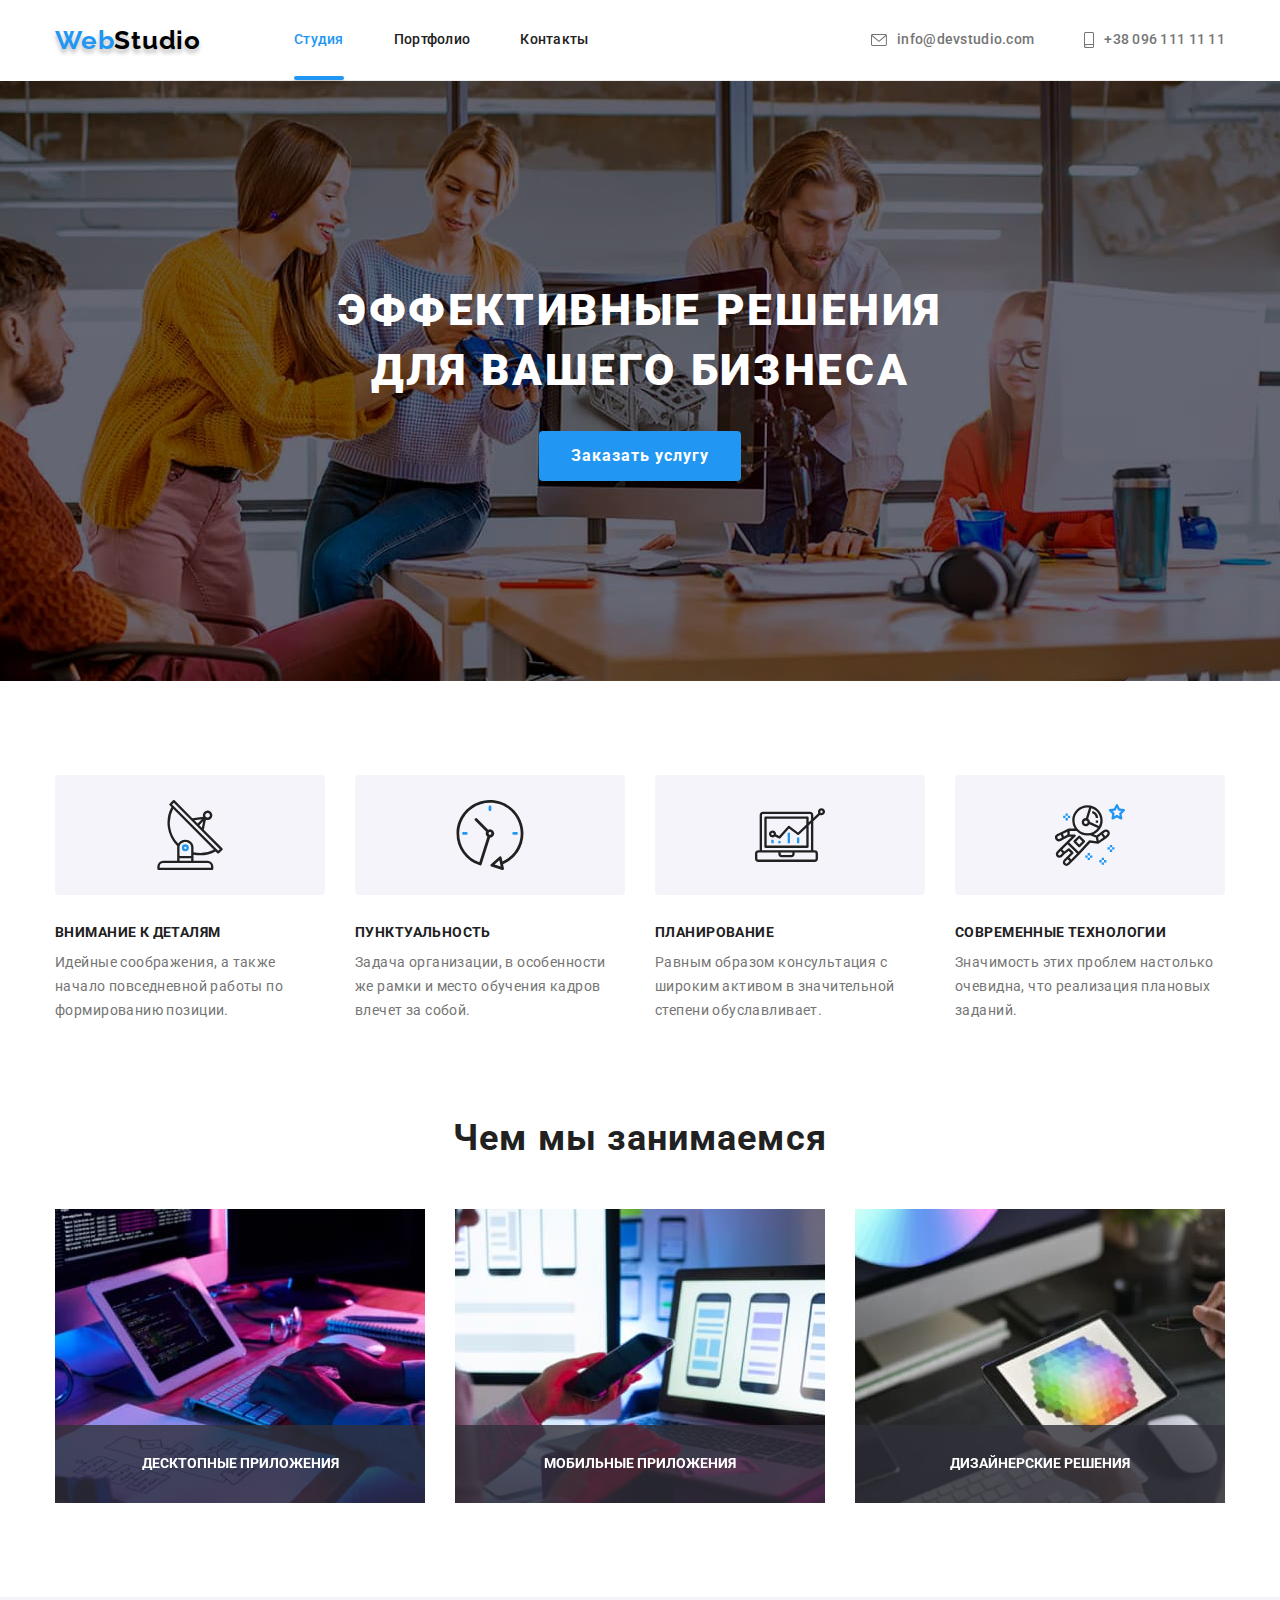
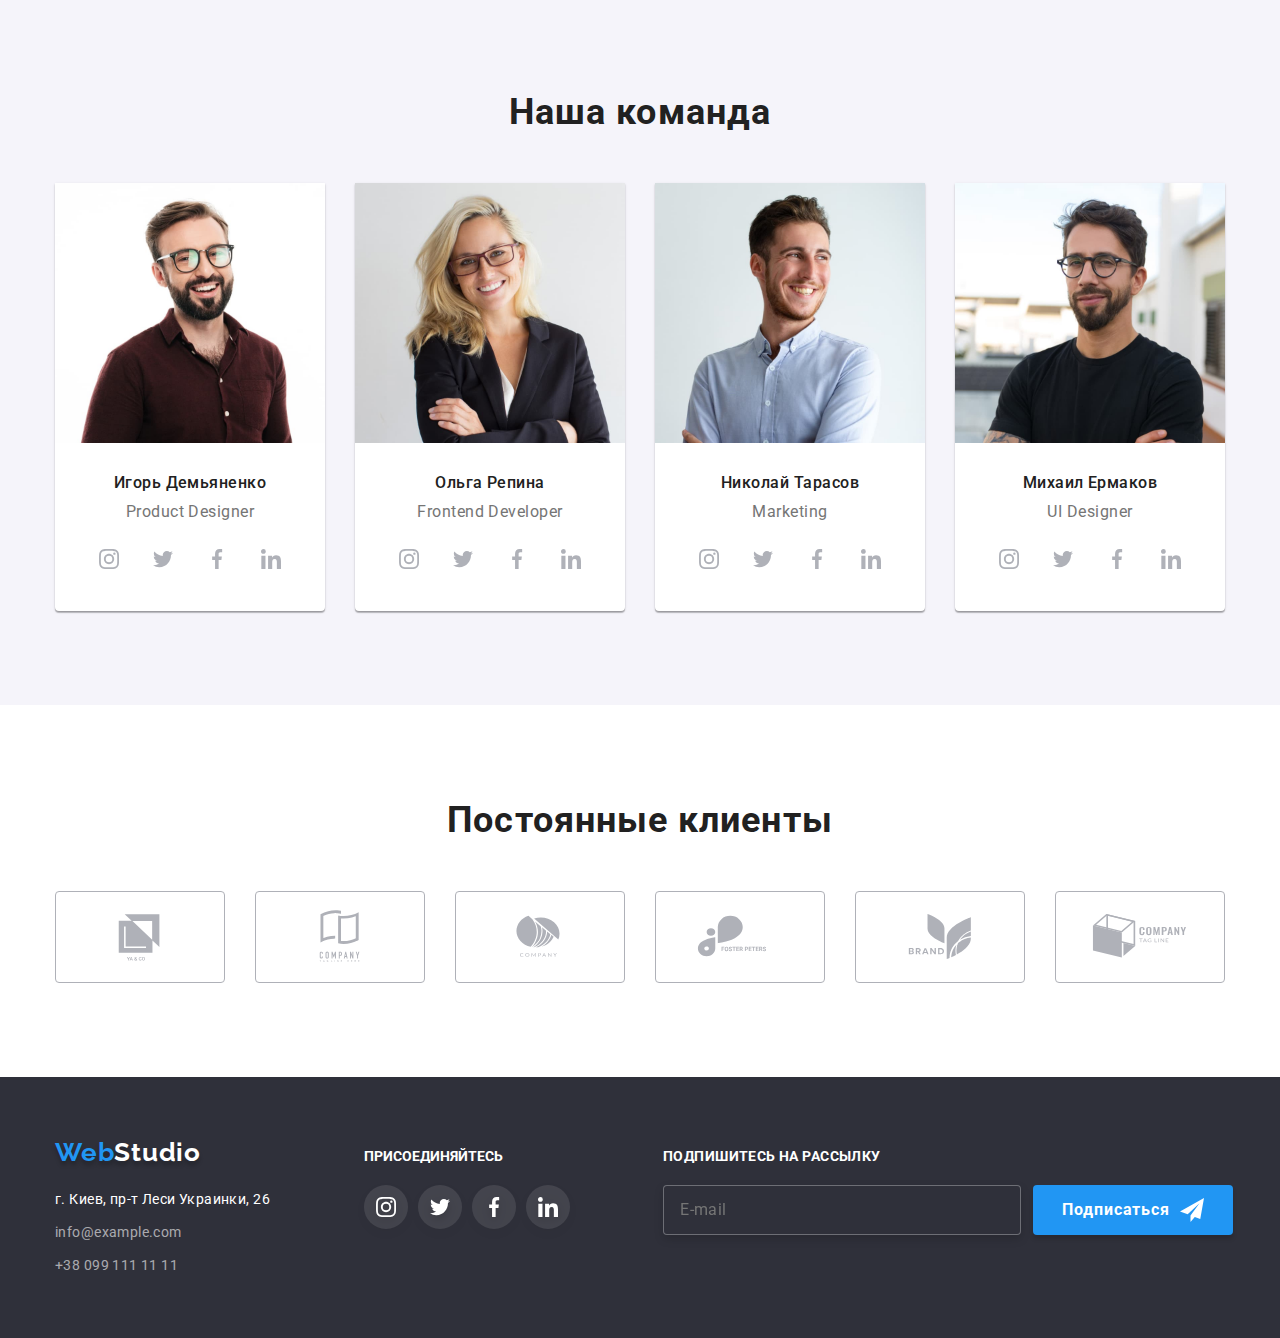
==== index.html @ 1b5d1bd7 "Initial commit" ====
<!DOCTYPE html>
<html lang="ru">
	<head>
		<meta charset="UTF-8" />
		<meta http-equiv="X-UA-Compatible" content="IE=edge" />
		<meta name="viewport" content="width=device-width, initial-scale=1.0" />
		<title>WebStudio</title>
		<!-- fonts-start-->
		<link rel="preconnect" href="https://fonts.googleapis.com" />
		<link rel="preconnect" href="https://fonts.gstatic.com" crossorigin />
		<link
			href="https://fonts.googleapis.com/css2?family=Raleway:wght@700&family=Roboto:wght@400;500;700;900&display=swap"
			rel="stylesheet"
		/>
		<!-- fonts-end-->
		<!-- normalize -->
		<link
			rel="stylesheet"
			href="https://cdnjs.cloudflare.com/ajax/libs/modern-normalize/1.1.0/modern-normalize.min.css"
		/>
		<!-- costum-styles-start -->
		<link rel="stylesheet" href="./css/styles.css" />
		<!-- costum-styles-end -->
	</head>
	<body>
		<!-- header-->
		<header>
			<div class="container header-container">
				<a class="header-logo" href="./index.html" lang="en">
					Web
					<span class="logo">Studio</span>
				</a>
				<nav class="header-nav">
					<ul class="header list">
						<li class="header-list">
							<a class="header-link link current" href="./index.html">Студия</a>
						</li>
						<li class="header-list">
							<a class="header-link link" href="./portfolio.html">Портфолио</a>
						</li>
						<li class="header-list">
							<a class="header-link link" href="">Контакты</a>
						</li>
					</ul>
				</nav>

				<!--contact-->
				<ul class="list">
					<li class="contact-item">
						<a class="contact-link link" href="mailto:info@devstudio.com">
							<svg class="link-icon" width="16" height="12">
								<use href="./images/icons.svg#icon-envelope"></use>
							</svg>
							info@devstudio.com
						</a>
					</li>
					<li class="contact-item">
						<a class="contact-link link" href="tel:+380961111111">
							<svg class="link-icon" width="10" height="16">
								<use href="./images/icons.svg#icon-smartphone"></use>
							</svg>
							+38 096 111 11 11
						</a>
					</li>
				</ul>
			</div>
		</header>

		<main>
			<!-- hero -->
			<section class="hero">
				<div class="hero-img">
					<div class="container">
						<h1 class="headline">Эффективные решения для вашего бизнеса</h1>
						<button class="button-hero" type="button" data-modal-open>Заказать услугу</button>
					</div>
					<div class="backdrop is-hidden" data-modal>
						<div class="modal">
							<button class="close-button" data-modal-close>
								<svg width="18px" height="18px">
									<use href="./images/icons.svg#icon-close"></use>
								</svg>
							</button>
							<div class="modal-box">
								<strong class="modal-title">Оставьте свои данные, мы вам перезвоним</strong>
								<form class="modal-form">
									<label class="modal-label-box">
										<span class="modal-label">Имя</span>
										<input type="text" name="name" class="modal-field" />
										<svg class="modal-icon" width="18" height="18">
											<use href="./images/icons.svg#icon-person-black"></use>
										</svg>
									</label>
									<label class="modal-label-box">
										<span class="modal-label">Телефон</span>
										<input type="text" name="tel" class="modal-field" />
										<svg class="modal-icon" width="18" height="18">
											<use href="./images/icons.svg#icon-phone-black"></use>
										</svg>
									</label>

									<label class="modal-label-box">
										<span class="modal-label">Почта</span>
										<input type="text" name="mail" class="modal-field" />
										<svg class="modal-icon" width="18" height="18">
											<use href="./images/icons.svg#icon-email-black"></use>
										</svg>
									</label>

									<label class="modal-label-box">
										<span class="modal-label">Комментарий</span>
										<textarea name="textarea" placeholder="Введите текст" class="modal-comment"></textarea>
									</label>

									<label class="checkbox">
										<input class="checkbox-input visually-hidden" type="checkbox" name="checkbox" value="accept" />
										<svg width="11" height="8" class="checkbox-icon">
											<use href="./images/icons.svg#icon-check"></use>
										</svg>
										Соглашаюсь с рассылкой и принимаю&nbsp;
										<a href="#">Условия договора</a>
									</label>
									<button class="modal-btn">Отправить</button>
								</form>
							</div>
						</div>
					</div>
				</div>
			</section>

			<!-- peculiarities -->
			<section class="padding">
				<div class="container container-peculiarities">
					<h2 hidden>Особенности нашей компании</h2>
					<ul class="peculiarities list">
						<li class="item">
							<div class="peculiarities-bgr-icon">
								<svg class="peculiarities-icon" width="70" height="70">
									<use href="./images/icons.svg#icon-antenna"></use>
								</svg>
							</div>
							<h3 class="peculiarities-title">Внимание к деталям</h3>
							<p class="peculiarities-txt">
								Идейные соображения, а также начало повседневной работы по формированию позиции.
							</p>
						</li>
						<li class="item">
							<div class="peculiarities-bgr-icon">
								<svg class="peculiarities-icon" width="70" height="70">
									<use href="./images/icons.svg#icon-clock"></use>
								</svg>
							</div>
							<h3 class="peculiarities-title">Пунктуальность</h3>
							<p class="peculiarities-txt">
								Задача организации, в особенности же рамки и место обучения кадров влечет за собой.
							</p>
						</li>
						<li class="item">
							<div class="peculiarities-bgr-icon">
								<svg class="peculiarities-icon" width="70" height="70">
									<use href="./images/icons.svg#icon-diagram"></use>
								</svg>
							</div>
							<h3 class="peculiarities-title">Планирование</h3>
							<p class="peculiarities-txt">
								Равным образом консультация с широким активом в значительной степени обуславливает.
							</p>
						</li>
						<li class="item">
							<div class="peculiarities-bgr-icon">
								<svg class="peculiarities-icon" width="70" height="70">
									<use href="./images/icons.svg#icon-astronaut"></use>
								</svg>
							</div>
							<h3 class="peculiarities-title">Современные технологии</h3>
							<p class="peculiarities-txt">
								Значимость этих проблем настолько очевидна, что реализация плановых заданий.
							</p>
						</li>
					</ul>
				</div>
			</section>

			<!-- work -->
			<section class="work">
				<div class="container">
					<h2 class="section-title-txt">Чем мы занимаемся</h2>
					<ul class="list">
						<li class="item">
							<img src="./images/main/box1.jpg" alt="анализируем" width="370" height="294" />
							<p class="work-txt">Десктопные приложения</p>
						</li>
						<li class="item">
							<img src="./images/main/box2.jpg" alt="разрабатываем" width="370" height="294" />
							<p class="work-txt">Мобильные приложения</p>
						</li>
						<li class="item">
							<img src="./images/main/box3.jpg" alt="усовершенствуем" width="370" height="294" />
							<p class="work-txt">Дизайнерские решения</p>
						</li>
					</ul>
				</div>
			</section>

			<!-- team -->
			<section class="team padding">
				<div class="container">
					<h2 class="section-title-txt">Наша команда</h2>
					<ul class="list">
						<li class="team-txt">
							<img class="team-img" src="./images/main/1.jpg" alt="Игорь Демьяненко" width="270" height="260" />
							<div class="txt-pad">
								<h3 class="name-txt">Игорь Демьяненко</h3>
								<p lang="en" class="profession-txt">Product Designer</p>
								<ul class="list">
									<li class="margin-icon">
										<a class="social-icons" href="">
											<svg class="team-icon" width="20px" height="20px">
												<use href="./images/icons.svg#icon-instagram"></use>
											</svg>
										</a>
									</li>
									<li class="margin-icon">
										<a class="social-icons" href="">
											<svg class="team-icon" width="20px" height="20px">
												<use href="./images/icons.svg#icon-twitter"></use>
											</svg>
										</a>
									</li>
									<li class="margin-icon">
										<a class="social-icons" href="">
											<svg class="team-icon" width="20px" height="20px">
												<use href="./images/icons.svg#icon-facebook"></use>
											</svg>
										</a>
									</li>
									<li class="margin-icon">
										<a class="social-icons" href="">
											<svg class="team-icon" width="20px" height="20px">
												<use href="./images/icons.svg#icon-linkedin"></use>
											</svg>
										</a>
									</li>
								</ul>
							</div>
						</li>
						<li class="team-txt">
							<img class="team-img" src="./images/main/2.jpg" alt="Ольга Репина" width="270" height="260" />
							<div class="txt-pad">
								<h3 class="name-txt">Ольга Репина</h3>
								<p lang="en" class="profession-txt">Frontend Developer</p>
								<ul class="list">
									<li class="margin-icon">
										<a class="social-icons" href="">
											<svg class="team-icon" width="20px" height="20px">
												<use href="./images/icons.svg#icon-instagram"></use>
											</svg>
										</a>
									</li>
									<li class="margin-icon">
										<a class="social-icons" href="">
											<svg class="team-icon" width="20px" height="20px">
												<use href="./images/icons.svg#icon-twitter"></use>
											</svg>
										</a>
									</li>
									<li class="margin-icon">
										<a class="social-icons" href="">
											<svg class="team-icon" width="20px" height="20px">
												<use href="./images/icons.svg#icon-facebook"></use>
											</svg>
										</a>
									</li>
									<li class="margin-icon">
										<a class="social-icons" href="">
											<svg class="team-icon" width="20px" height="20px">
												<use href="./images/icons.svg#icon-linkedin"></use>
											</svg>
										</a>
									</li>
								</ul>
							</div>
						</li>
						<li class="team-txt">
							<img class="team-img" src="./images/main/3.jpg" alt="Николай Тарасов" width="270" height="260" />
							<div class="txt-pad">
								<h3 class="name-txt">Николай Тарасов</h3>
								<p lang="en" class="profession-txt">Marketing</p>
								<ul class="list">
									<li class="margin-icon">
										<a class="social-icons" href="">
											<svg class="team-icon" width="20px" height="20px">
												<use href="./images/icons.svg#icon-instagram"></use>
											</svg>
										</a>
									</li>
									<li class="margin-icon">
										<a class="social-icons" href="">
											<svg class="team-icon" width="20px" height="20px">
												<use href="./images/icons.svg#icon-twitter"></use>
											</svg>
										</a>
									</li>
									<li class="margin-icon">
										<a class="social-icons" href="">
											<svg class="team-icon" width="20px" height="20px">
												<use href="./images/icons.svg#icon-facebook"></use>
											</svg>
										</a>
									</li>
									<li class="margin-icon">
										<a class="social-icons" href="">
											<svg class="team-icon" width="20px" height="20px">
												<use href="./images/icons.svg#icon-linkedin"></use>
											</svg>
										</a>
									</li>
								</ul>
							</div>
						</li>
						<li class="team-txt">
							<img class="team-img" src="./images/main/4.jpg" alt="Михаил Ермаков" width="270" height="260" />
							<div class="txt-pad">
								<h3 class="name-txt">Михаил Ермаков</h3>
								<p lang="en" class="profession-txt">UI Designer</p>
								<ul class="list">
									<li class="margin-icon">
										<a class="social-icons" href="">
											<svg class="team-icon" width="20px" height="20px">
												<use href="./images/icons.svg#icon-instagram"></use>
											</svg>
										</a>
									</li>
									<li class="margin-icon">
										<a class="social-icons" href="">
											<svg class="team-icon" width="20px" height="20px">
												<use href="./images/icons.svg#icon-twitter"></use>
											</svg>
										</a>
									</li>
									<li class="margin-icon">
										<a class="social-icons" href="">
											<svg class="team-icon" width="20px" height="20px">
												<use href="./images/icons.svg#icon-facebook"></use>
											</svg>
										</a>
									</li>
									<li class="margin-icon">
										<a class="social-icons" href="">
											<svg class="team-icon" width="20px" height="20px">
												<use href="./images/icons.svg#icon-linkedin"></use>
											</svg>
										</a>
									</li>
								</ul>
							</div>
						</li>
					</ul>
				</div>
			</section>
			<!-- clients -->
			<section class="padding">
				<div class="container">
					<h2 class="section-title-txt">Постоянные клиенты</h2>
					<ul class="list client">
						<li class="client-list">
							<a class="client-link" href="">
								<svg width="106" height="60">
									<use class="client-group" href="./images/icons.svg#icon-group-1"></use>
								</svg>
							</a>
						</li>
						<li class="client-list">
							<a class="client-link" href="">
								<svg width="106" height="60">
									<use href="./images/icons.svg#icon-group-2"></use>
								</svg>
							</a>
						</li>
						<li class="client-list">
							<a class="client-link" href="">
								<svg width="106" height="60">
									<use href="./images/icons.svg#icon-group-3"></use>
								</svg>
							</a>
						</li>
						<li class="client-list">
							<a class="client-link" href="">
								<svg width="106" height="60">
									<use href="./images/icons.svg#icon-group-4"></use>
								</svg>
							</a>
						</li>
						<li class="client-list">
							<a class="client-link" href="">
								<svg width="106" height="60">
									<use href="./images/icons.svg#icon-group-5"></use>
								</svg>
							</a>
						</li>
						<li class="client-list">
							<a class="client-link" href="">
								<svg width="106" height="60">
									<use href="./images/icons.svg#icon-group-6"></use>
								</svg>
							</a>
						</li>
					</ul>
				</div>
			</section>
		</main>

		<!--footer-->
		<footer class="footer">
			<div class="container">
				<div>
					<a class="header-logo" href="./index.html" lang="en">
						Web
						<span class="footer-logo">Studio</span>
					</a>
					<h2 hidden>Контакты</h2>
					<address>
						<ul class="list">
							<li>
								<a
									class="footer-address link"
									href="https://goo.gl/maps/wxkbb35VSYqCrP139"
									target="_blank"
									rel="noopener noreferrer"
								>
									г. Киев, пр-т Леси Украинки, 26
								</a>
							</li>
							<li><a class="footer-contact link" href="mailto:info@example.com">info@example.com</a></li>
							<li><a class="footer-contact link" href="tel:+380991111111">+38 099 111 11 11</a></li>
						</ul>
					</address>
				</div>
				<div class="social-network">
					<p class="social-p">присоединяйтесь</p>
					<ul class="list">
						<li class="margin-icon-footer">
							<a class="social-icon" href="">
								<svg class="icon" width="20px" height="20px">
									<use href="./images/icons.svg#icon-instagram"></use>
								</svg>
							</a>
						</li>
						<li class="margin-icon-footer">
							<a class="social-icon" href="">
								<svg class="icon" width="20px" height="20px">
									<use href="./images/icons.svg#icon-twitter"></use>
								</svg>
							</a>
						</li>
						<li class="margin-icon-footer">
							<a class="social-icon" href="">
								<svg class="icon" width="20px" height="20px">
									<use href="./images/icons.svg#icon-facebook"></use>
								</svg>
							</a>
						</li>
						<li class="margin-icon-footer">
							<a class="social-icon" href="">
								<svg class="icon" width="20px" height="20px">
									<use href="./images/icons.svg#icon-linkedin"></use>
								</svg>
							</a>
						</li>
					</ul>
				</div>
				<form class="subscript">
					<label class="subscripy-box">
						<span class="subscript-title">Подпишитесь на рассылку</span>
						<input type="email" name="email" placeholder="E-mail" class="footer-mail" />
					</label>
					<button class="subscript-btn" type="submit">
						Подписаться
						<svg width="24" height="24" class="subscript-icon">
							<use href="./images/icons.svg#icon-icon-send"></use>
						</svg>
					</button>
				</form>
			</div>
		</footer>
		<script src="./js/modal.js"></script>
	</body>
</html>
---- css/styles.css ----
:root {

    /* fonts */
--main-font: "Roboto";
--secondery-font:"Raleway";
    /* text-color */
--capital-letters-cl: #212121;
--accent-txt-cl: #757575;
--hover-txt-cl: #2196F3;
--secondary-txt-cl: #ffffff;
/* Icons */
--icon-cl: #AFB1B8;
--icon-bg-cl: #2196F3;
--icon-cl-footer: #ffffff;

--timing-function: cubic-bezier(0.4, 0, 0.2, 1) ;
    /* bg-colors */
--basic-bgc: #2F303A;
--additional-bgc: #188CE8;
    /* others */
}
::before,
::after{
    box-sizing: border-box;
}
body {
font-family: var(--main-font), sans-serif;
font-size: 14px;
line-height: 1.71;
color: var(--accent-txt-cl);
}
/* resets */
h1,h2,h3,h4,h5,p {
    margin: 0px;
}
img{
    display: block;
    max-width: 100%;
    height: auto;

}
/* container */
.container {
    width: 1200px;
    padding-left: 15px;
    padding-right: 15px;
    margin-left: auto;
    margin-right: auto;

}
/* logo-start */
.header-logo,
.logo {
display: flex;

font-family: var(--secondery-font);
font-weight: 700;
font-size: 26px;
line-height: 1.19;
letter-spacing: 0.03em;
color: var(--hover-txt-cl);
list-style: none;
text-decoration: none;
text-shadow: 0px 4px 4px rgba(0, 0, 0, 0.25);
}
.logo{
    font-family: var(--secondery-font), sans-serif;
    color: #000000;
}
.header-logo{
    margin-right: 93px;
}
/* logo-end */

/* common-styles-start */
.link{
    text-decoration: none;
}
.list{
    list-style: none;
    margin: 0px;
    padding: 0px;
}
.padding{
    padding: 94px 0;
}
/* common-styles-end */

/* header section */
.header-container{
    border-bottom:1px solid #ECECEC;
;}
.header-container,
.header-nav>.list,
.header-container>.list{
    display: flex;
    align-items: center;
}
.header-link::after {
    content: "";
    display: block;
    position: absolute;
    width: 100%;
    height: 4px;
    border-radius: 2px;
    left: 0;
    bottom: 0;
    box-shadow: 0px 4px 4px rgba(0, 0, 0, 0.25);

    background-color: var(--hover-txt-cl) ;
    opacity: 0;

}
.header-link.current::after{
    opacity: 1;
}
.header-nav .header-list:last-child{
    margin-right: 0px;
}
.header-list {
    margin-right: 50px;
}

.header-link{
    position: relative;
    display: block;
    padding-top: 32px;
    padding-bottom: 32px;

    font-weight: 500;
    line-height: 1.14;
    letter-spacing: 0.02em;
    color: var(--capital-letters-cl);
    transition: 250ms var(--timing-function);
}

.header-link:hover,
.header-link:focus,
.contact-link:hover,
.contact-link:focus
{
color:  var(--hover-txt-cl);
text-shadow: 0px 4px 4px rgba(0, 0, 0, 0.25);
transition: 250ms var(--timing-function);
}
.link.current{
    color: var(--hover-txt-cl)
}
.header-link,
.button-hero,
.portfolio-button{      
cursor: pointer;
}
/* contact */
.contact-link {
    display:flex;
    align-items: center;
    padding-top: 32px;
    padding-bottom: 32px;

    font-weight: 500;
    line-height: 1.14;
    letter-spacing: 0.02em;
    color: var(--accent-txt-cl);  
    transition: 250ms var(--timing-function);
}
.link-icon {
    margin-right: 10px;
    fill: currentColor;
}

.list .contact-item + .contact-item{
    margin-left: 50px;

}

.header-container>.list{
    margin-left: auto;
    
}


/* hero */

.hero-img{
    max-width: 1600px;
    max-height: 600px;
    margin-left: auto;
    margin-right: auto;
    padding: 200px 0;
    background-image: linear-gradient(
        to right,
        rgba(0, 0, 0, 0.25),
        rgba(0, 0, 0, 0.25)
        ),
        url(../images/hero.jpg);
    background-repeat: no-repeat;
    background-position: center;
    background-size: cover;

    

}

.hero{
    

    color: var(--secondary-txt-cl);
    background-color: var(--basic-bgc);
    text-align: center;
    
}

.headline{
margin: auto;
margin-bottom: 30px;
max-width: 650px;

font-weight: 900;
font-size: 44px;
line-height: 1.36;
letter-spacing: 0.06em;
text-transform: uppercase;

}
/* button */
.button-hero{
    padding: 10px 32px;
    border-radius: 4px;
    border: none;

    font-family: inherit;
    font-weight: 700;
    font-size: 16px;
    line-height: 1.88;
    letter-spacing: 0.06em;
    color: var(--secondary-txt-cl);
    background-color: var(--hover-txt-cl);
    transition: 250ms var(--timing-function);
}
.button-hero:hover,
.button-hero:focus{
background-color: var(--additional-bgc);
transition: 250ms var(--timing-function);
}

.backdrop{
position: fixed;
top: 0;
left: 0;
width: 100%;
height: 100%;
background: rgba(0, 0, 0, 0.2);
opacity: 1;
transition: opacity 250ms var(--timing-function), visibility 250ms var(--timing-function);
}
.backdrop.is-hidden{
opacity: 0;
pointer-events: none;
}
.backdrop.is-hidden .modal {
transform: translate(-50%, -50%) scale(0.9);
}
.modal{
display: flex;
position: absolute;
top: 50%;
left: 50%;
transform: translate(-50%, -50%) scale(1);
transition: transform 250ms var(--timing-function);
width: 528px;
height: 581px;
border-radius: 4px;
background: #FFFFFF;
box-shadow: 0px 1px 3px rgba(0, 0, 0, 0.12), 0px 1px 1px rgba(0, 0, 0, 0.14), 0px 2px 1px rgba(0, 0, 0, 0.2);

}
.close-button{
position: absolute;
top: 0;
right: 0;
display: flex;
justify-content: center;
align-items: center;
width: 30px;
height: 30px;
margin-top: 8px;
margin-right: 8px;
cursor: pointer;
border: 1px solid rgba(0, 0, 0, 0.1);
border-radius: 50%;
background-color: var(--secondary-txt-cl);
}
.close-button:focus,
.close-button:hover{
    fill: var(--icon-bg-cl);
    transition: 250ms var(--timing-function);
}
/* modal box */
.modal-title {
display: block;
margin-bottom: 30px;
font-weight: 700;
font-size: 20px;
line-height: 1.15;
color: var(--capital-letters-cl);
text-align: center;
}


.modal-box {
padding: 40px;
}
.modal-form{
display: flex;
flex-wrap: wrap;
}


.modal-label-box {
position: relative;
}

.modal-field {

display: block;
width: 448px;
height: 40px;
padding-left: 40px;
margin-bottom: 30px;

}

.modal-field,
.modal-comment {
border: 1px solid rgba(33, 33, 33, 0.2);
border-radius: 4px;
outline-width: 0;
transition: border-color 250ms var(--timing-function);
}


.modal-icon {
    position: absolute;
    top: 11px;
    left: 12px;
    --color1: currentColor;
    transition: fill 250ms var(--timing-function);
}

.modal-comment::placeholder {
    font-size: 12px;
    line-height: 1.16;
    letter-spacing: 0.01em;
    color: rgba(117, 117, 117, 0.5);
}

.modal-label-box:focus-within>.modal-icon {

    fill: var(--hover-txt-cl);
    transition: 250ms var(--timing-function);
}

.modal-label-box:focus-within>.modal-field,
.modal-label-box:focus-within>.modal-comment {
    border-color: var(--hover-txt-cl);
    transition: 250ms var(--timing-function);
}
.modal-btn {
    display: block;
    margin-left: auto;
    margin-right: auto;
    padding-top: 10px;
    padding-bottom: 10px;
    width: 200px;
    height: 50px;
    font-weight: 700;
    font-size: 16px;
    line-height: 1.88;
    letter-spacing: 0.06em;
    font-family: inherit;
    color: var(--secondary-txt-cl);
    background-color: var(--hover-txt-cl);
    cursor: pointer;
    border: none;
    border-radius: 4px;
    box-shadow: 0px 4px 4px rgb(0 0 0 / 15%);
    transition: background-color 250ms var(--timing-function);
}
.modal-btn:hover,
.modal-btn:focus {
    background-color: var(--additional-bgc);
    transition: 250ms var(--timing-function);
}

.modal-comment {
    display: block;
    width: 448px;
    height: 120px;
    resize: none;
    padding: 12px 16px;
    margin-bottom: 20px;
    font-size: 12px;
    line-height: 1.16;
    letter-spacing: 0.01em;
}

.checkbox {
    position: relative;
    display: flex;
    align-items: center;
    justify-content: center;
    margin-bottom: 30px;
    line-height: 1.71;
    font-family: var(--main-font), sans-serif;
    font-family: 'Roboto';
        font-style: normal;
        font-weight: 400;
        font-size: 14px;
        line-height: 1.71;
        letter-spacing: 0.03em;
        color:var(--accent-txt-cl) ;
}

.checkbox>a {
    text-underline-offset: 1px;
    color: var(--hover-txt-cl);
}

.checkbox-icon {
display: inline-block;
width: 16px;
height: 15px;
border: 2px solid var(--accent-txt-cl);
border-radius: 2px;
margin-right: 7px;
transition: 250ms var(--timing-function);
}

.checkbox-input:checked+.checkbox-icon {
    border-color: var(--additional-bgc);
    background-color: var(--additional-bgc);
}

.checkbox-input {
    display: block;
    position: relative;
}
.checkbox>svg>use{
    fill: var(--icon-cl-footer);
}

.modal-label {
    position: absolute;
    top: 0;
    left: 0;
    font-size: 12px;
    line-height: 1.16;
    letter-spacing: 0.01em;
    color: var(--accent-txt-cl);
    transform: translateY(-18px);

}
.visually-hidden {
    position: absolute;
    width: 1px;
    height: 1px;
    margin: -1px;
    border: 0;
    padding: 0;
    white-space: nowrap;
    clip-path: inset(100%);
    clip: rect(0 0 0 0);
    overflow: hidden;
}

/* peculiarities */
.peculiarities-bgr-icon{
    width: 270px;
    height: 120px;
    background: #F5F4FA;
    border-radius: 4px;
    display: flex;
    margin-bottom: 30px;
    justify-content: center;
    align-items: center;
}

.peculiarities{
    display: flex;
    justify-content: center;
}

.peculiarities .item:not(:last-child){
    margin-right: 30px;
}
.peculiarities-title{
margin-bottom: 10px;

font-weight: 700;
font-size: 14px;
line-height: 1.14;
letter-spacing: 0.03em;
text-transform: uppercase;
color:var(--capital-letters-cl);

}
.peculiarities-txt{
letter-spacing: 0.03em;
}


/* work */

.work{
    padding-bottom: 94px;
}
.work .list{
    display: flex;
}
.work .item{
width: calc(100%/3-60px);
margin-right: 30px;
position: relative;
}
.work-txt{
position: absolute;
text-align: center;
text-transform: uppercase;
font-weight: 700;
bottom: 0;
width: 100%;
padding: 27px 0;
color: rgba(255, 255, 255, 1);
background: rgba(47, 48, 58, 0.8);
}
.work .item:nth-child(3n){
    margin-right: 0px;
}
.work .section-title-txt{
    margin-bottom: 50px;
}
/* team */
.team{
    background-color: #F5F4FA;
}
.team .list{
    display: flex;
}
.txt-pad>.list{
    justify-content: center;
    margin: 0 32px;
}

.social-icons{
fill: currentColor;
width: 44px;
height: 44px;
border-radius: 50%;
display: inline-flex;
align-items: center;
justify-content: center;
fill: var(--icon-cl);
transition: 250ms var(--timing-function);
}
.social-icons:hover,
.social-icons:focus{
    fill: #FFFFFF;
    background-color: var(--icon-bg-cl);
    transition: 250ms var(--timing-function);
}
.margin-icon:not(:last-child) {
margin-right: 10px;
}
.team-txt:not(:last-child) {
margin-right: 30px;
}
.section-title-txt{
margin-bottom: 50px;

font-weight: 700;
font-size: 36px;
line-height: 1.17;
text-align: center;
letter-spacing: 0.03em;
color:var(--capital-letters-cl);
}

.team-txt{
background: #FFFFFF;
box-shadow: 0px 1px 3px rgba(0, 0, 0, 0.12), 0px 1px 1px rgba(0, 0, 0, 0.14), 0px 2px 1px rgba(0, 0, 0, 0.2);
border-radius: 0px 0px 4px 4px;
}
.name-txt{
    margin-bottom: 10px;

    font-weight: 500;
    font-size: 16px;
    line-height: 1.19;
    text-align: center;
    letter-spacing: 0.03em;
    color: var(--capital-letters-cl);
}
.profession-txt{
margin-bottom: 16px;
font-size: 16px;
line-height: 1.19;
text-align: center;
letter-spacing: 0.03em;

}
.txt-pad{
    padding: 30px 0;
}
/* client */

.client{
    display: flex;
    text-decoration: none;
}
.client-link{
display: flex;
align-items: center;
justify-content: center;
width: 170px;
height: 92px;
border-radius: 4px;
border: 1px solid var(--icon-cl);
fill: var(--icon-cl);
transition: 250ms var(--timing-function);
}
.client-link:hover,
.client-link:focus{
    fill: var(--icon-bg-cl);
    border: 1px solid var(--icon-bg-cl);
    transition: 250ms var(--timing-function);
}
.client-list:not(:last-child){
    margin-right: 30px;
}
/* footer start */
.footer{
padding: 60px 0;

}
.footer>.container{
display: flex;
}
.footer{
background-color: var(--basic-bgc);
}
.footer .header-logo{
margin-bottom: 20px;
}

.footer-logo{
font-family: 'Raleway';
font-weight: 700;
font-size: 26px;
line-height: 1.19;
letter-spacing: 0.03em;
color: var(--secondary-txt-cl);
}
.footer-address{
font-style: normal;
letter-spacing: 0.03em;
color: var(--secondary-txt-cl);
transition: 250ms var(--timing-function);

}
.footer-contact{
font-style: normal;
letter-spacing: 0.03em;
color: rgba(255, 255, 255, 0.6);
transition: 250ms var(--timing-function);

}
.footer address li:not(:last-child){
    margin-bottom: 9px;
}

.footer-address:hover,
.footer-address:focus,
.footer-contact:hover,
.footer-contact:focus{
color: var(--hover-txt-cl);
transition: 250ms var(--timing-function);
}
.social-network>.list{
display: flex;
}
.social-network{
    padding-top:12px;
    margin-left: 70px;
    align-items: center;
}

.social-p{
font-weight: 700;
line-height: 1.14;
text-transform: uppercase;
margin-bottom: 20px;
color: var(--secondary-txt-cl);
}

.social-icon{
    fill: currentColor;
    width: 44px;
    height: 44px;
    border-radius: 50%;
    display: inline-flex;
    align-items: center;
    justify-content: center;
    fill: var(--icon-cl-footer);
    transition: 250ms var(--timing-function);
    
}
.margin-icon-footer{
    border-radius: 50%;
    filter: drop-shadow(0px 4px 4px rgba(0, 0, 0, 0.25));
    background: rgba(255, 255, 255, 0.1);
}
.margin-icon-footer:not(:last-child){
    margin-right: 10px;
}
.social-icon:hover,
.social-icon:focus {
    fill: #FFFFFF;
    background-color: var(--icon-bg-cl);
    transition: 250ms var(--timing-function);
}
.subscript{
display: flex;
align-items: flex-start;
margin-left: 93px;
}
.subscript-box{
display: flex;
flex-direction: column;
}
.subscript-title{
display: block;
padding-bottom: 20px;
padding-top: 12px;
font-weight: 700;
font-size: 14px;
line-height: 1.14;
letter-spacing: 0.03em;
text-transform: uppercase;
color: var(--secondary-txt-cl);
}
.footer-mail{
height: 50px;
width: 358px;
padding-left: 16px;
padding-top: 15px;
padding-bottom: 15px;
font-size: 16px;
line-height: 1.25;
letter-spacing: 0.03em;
color: rgba(255, 255, 255, 0.6);
background-color: #2F303A;
border: 1px solid rgba(255, 255, 255, 0.3);
filter: drop-shadow(0px 4px 4px rgba(0, 0, 0, 0.15));
border-radius: 4px;
}
.subscript-btn{
display: flex;
justify-content: center;
align-items: center;
width: 200px;
margin-top: 48px;
margin-left: 12px;
padding-top: 10px;
padding-bottom: 10px;
font-weight: 700;
font-size: 16px;
line-height: 1.88;
letter-spacing: 0.06em;
font-family: inherit;
color: var(--secondary-txt-cl);
background-color: var(--hover-txt-cl);
cursor: pointer;
border: none;
border-radius: 4px;
box-shadow: 0px 4px 4px rgba(0, 0, 0, 0.15);
transition: background-color 250ms var(--timing-function);
}
.subscript-icon{
margin-left: 10px;
}
.subscript-btn:hover,
.subscript-btn:focus {
    background-color: var(--additional-bgc);
    transition: 250ms var(--timing-function);
}

/* footer end */

/* portfolio */
.portfolio .btn{
    display: flex;
    justify-content: center;
    margin-bottom: 20px;
    transition: 250ms var(--timing-function);
}

.portfolio .examples{
    display: flex;
    flex-wrap: wrap;
}
.portfolio .example{
    width: calc(100% / 3 - 20px);
    margin-right: 30px;
}
.portfolio .example:nth-child(3n){
    margin-right: 0;
}
.example{
    border: 1px solid #EEEEEE;
    margin-right: 30px;
}
.example:hover,
.example:focus{
    box-shadow: 0px 1px 1px rgba(0, 0, 0, 0.12), 0px 4px 4px rgba(0, 0, 0, 0.06), 1px 4px 6px rgba(0, 0, 0, 0.16);
    transition: 250ms var(--timing-function);
}
.example h2{
margin-bottom: 4px;
}
.example{
margin-top: 30px;
transition: 250ms var(--timing-function);

}
.card-info{
position: relative;
}
.card-info,
.desc{
    overflow: hidden;
}
.desc{
    padding: 20px 24px;
}
.example:nth-last-child(-n + 3) {
margin-bottom: 0;
}
.example:hover .work-name-txt{
    transform: translateY(0);
    transition: 250ms var(--timing-function);
}
/* portfolio-button */
.portfolio-button{
padding: 6px 22px;

font-family: inherit;
font-weight: 500;
font-size: 16px;
line-height: 1.6;
text-align: center;
letter-spacing: 0.03em;
color: var(--capital-letters-cl);
border: none;
border-radius: 4px; 
transition: 250ms var(--timing-function);
}


.btn li:not(:last-child){
    margin-right: 8px;
}

.portfolio-button:hover,
.portfolio-button:focus{
background-color: var(--hover-txt-cl);
color: var(--secondary-txt-cl);
box-shadow: 0px 3px 1px rgba(0, 0, 0, 0.1), 0px 1px 2px rgba(0, 0, 0, 0.08), 0px 2px 2px rgba(0, 0, 0, 0.12);
transition: 250ms var(--timing-function);
}

.portfolio-button.current{
background-color: var(--hover-txt-cl);
color: var(--secondary-txt-cl);
}
.title-name{
font-weight: 700;
font-size: 18px;
line-height: 2;
letter-spacing: 0.06em;
color: var(--capital-letters-cl);
}
.work-name{
font-size: 16px;
line-height: 1.9;
letter-spacing: 0.03em;
color: var(--accent-txt-cl);
}
.work-name-txt{
position: absolute;
display: inline-block;
bottom: 0;
left: 0;
width: 100%;
height: 100%;
font-size: 18px;
line-height: 1.58;
padding: 63px 24px;
letter-spacing: 0.03em;
color: var(--secondary-txt-cl);
text-shadow: 0px 4px 4px rgba(0, 0, 0, 0.25);
background-color: rgba(33, 150, 243, 0.9);


transform: translateY(100%);
transition: transform 250ms var(--timing-function);
}
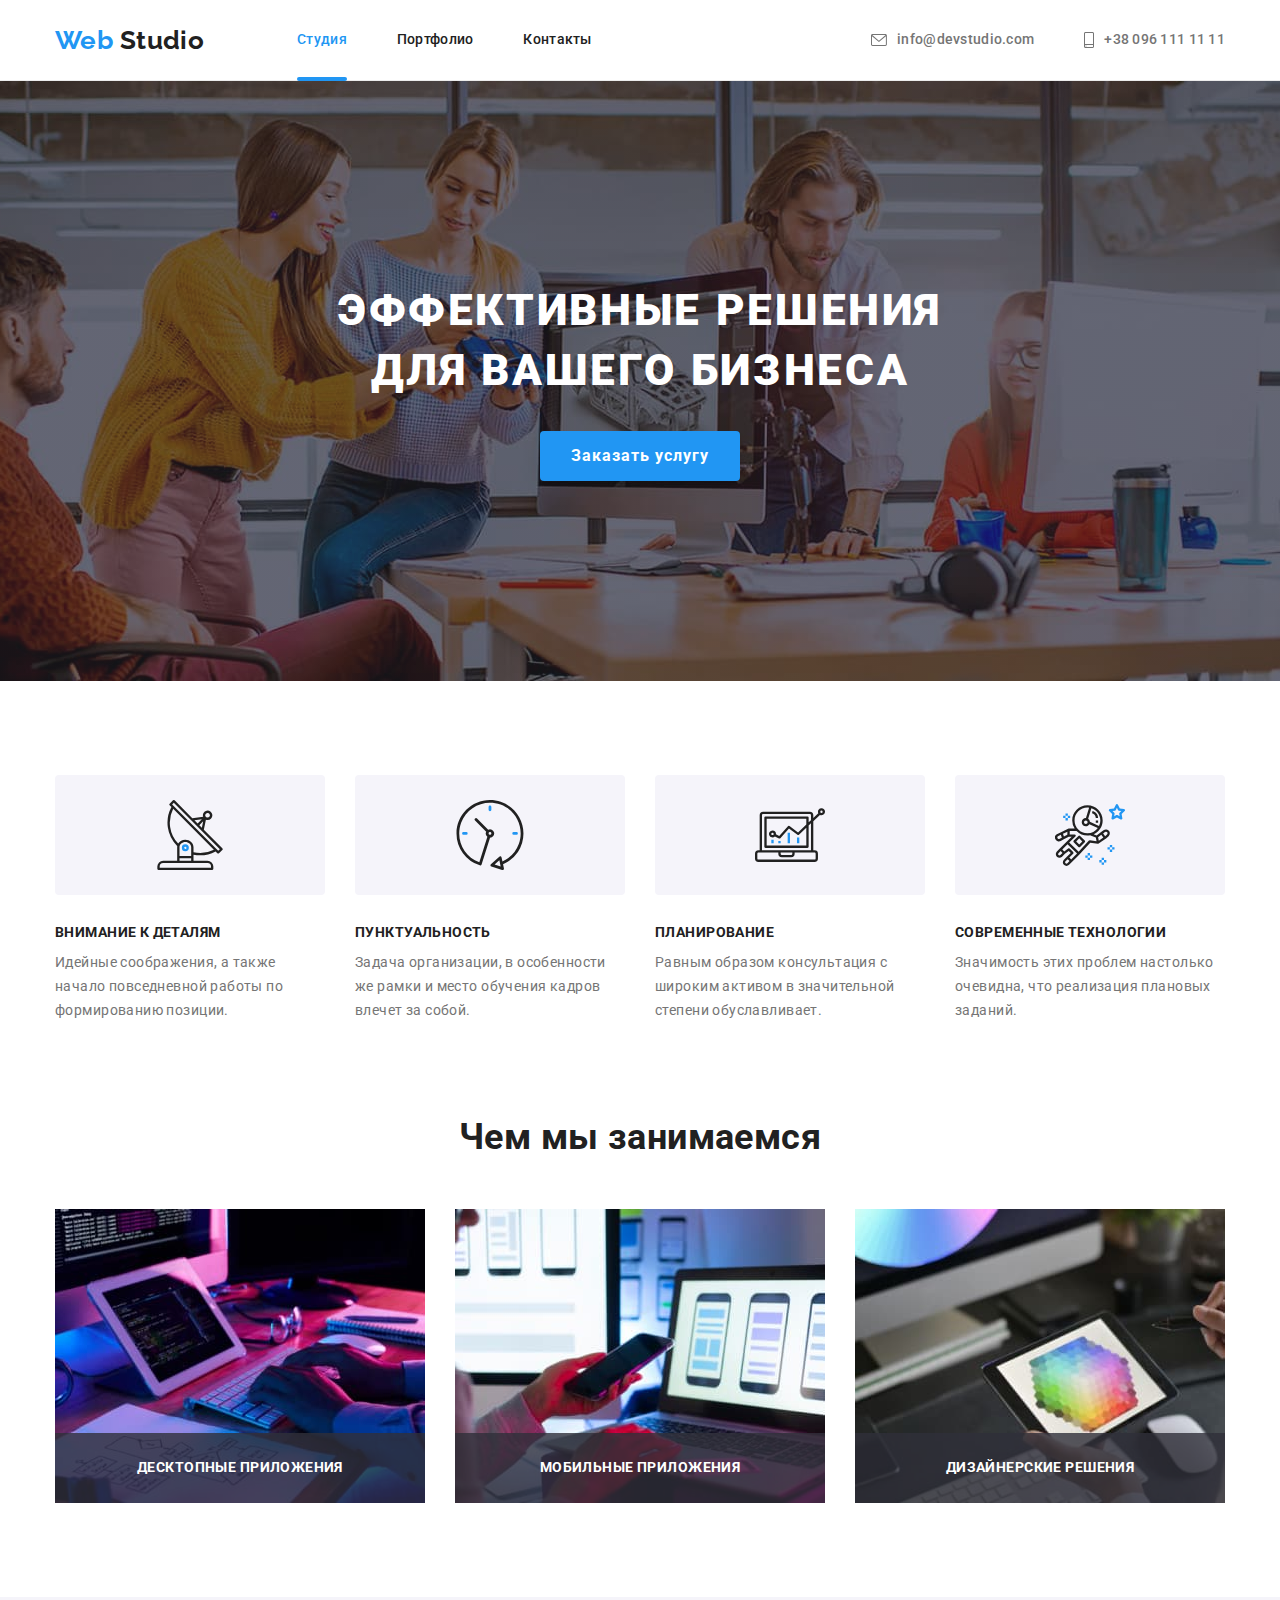
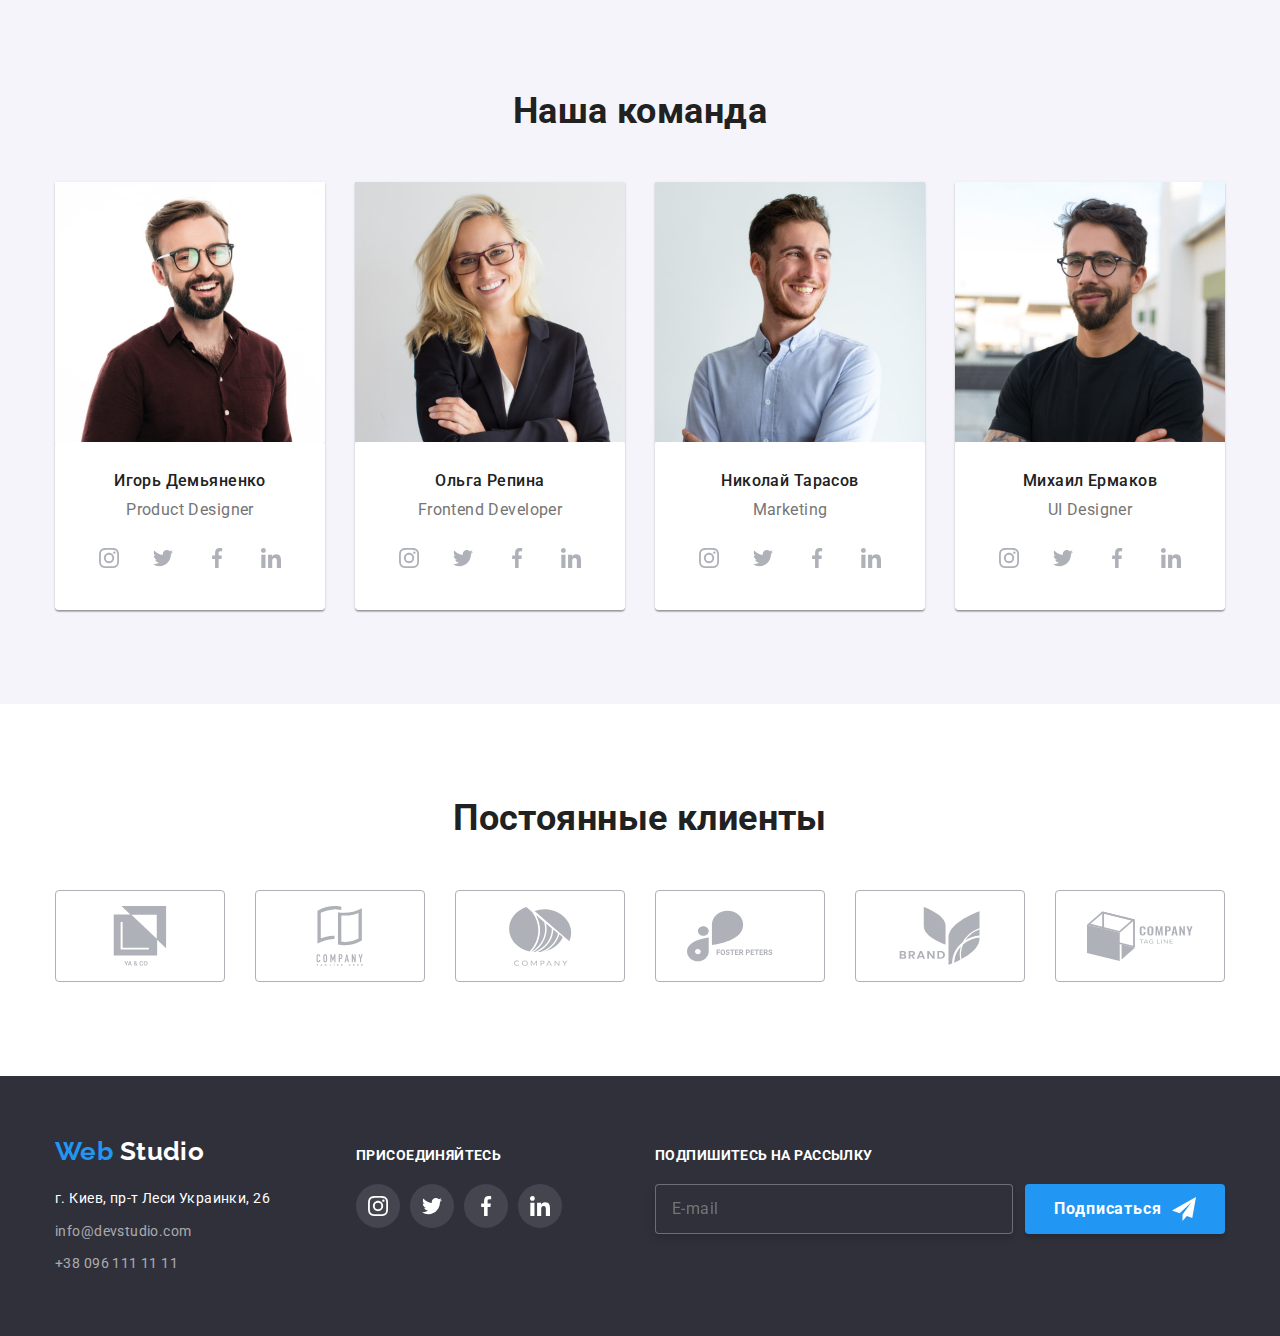
==== commit c5148666: "test1" ====
--- a/index.html
+++ b/index.html
@@ -13,50 +13,46 @@
 			rel="stylesheet"
 		/>
 		<!-- fonts-end-->
-		<!-- normalize -->
-		<link
-			rel="stylesheet"
-			href="https://cdnjs.cloudflare.com/ajax/libs/modern-normalize/1.1.0/modern-normalize.min.css"
-		/>
 		<!-- costum-styles-start -->
-		<link rel="stylesheet" href="./css/styles.css" />
+		<link rel="stylesheet" href="./css/main.min.css" />
 		<!-- costum-styles-end -->
 	</head>
-	<body>
+	<body class="body">
 		<!-- header-->
-		<header>
-			<div class="container header-container">
-				<a class="header-logo" href="./index.html" lang="en">
-					Web
-					<span class="logo">Studio</span>
-				</a>
-				<nav class="header-nav">
-					<ul class="header list">
-						<li class="header-list">
-							<a class="header-link link current" href="./index.html">Студия</a>
-						</li>
-						<li class="header-list">
-							<a class="header-link link" href="./portfolio.html">Портфолио</a>
-						</li>
-						<li class="header-list">
-							<a class="header-link link" href="">Контакты</a>
+		<header class="page-header">
+			<div class="container page-header__box">
+				<nav class="navigation">
+					<a href="./index.html" lang="en" class="logo">
+						Web
+						<span class="logo__label--black">Studio</span>
+					</a>
+
+					<ul class="navigation__list">
+						<li class="navigation__item">
+							<a href="./index.html" class="link navigation__link navigation__link--current">Студия</a>
+						</li>
+						<li class="navigation__item">
+							<a href="./portfolio.html" class="link navigation__link">Портфолио</a>
+						</li>
+						<li class="navigation__item">
+							<a href="#" class="link navigation__link">Контакты</a>
 						</li>
 					</ul>
 				</nav>
 
 				<!--contact-->
-				<ul class="list">
-					<li class="contact-item">
-						<a class="contact-link link" href="mailto:info@devstudio.com">
-							<svg class="link-icon" width="16" height="12">
+				<ul class="contacts">
+					<li class="contacts__item">
+						<a href="mailto:info@devstudio.com" class="link contacts__link">
+							<svg class="contacts__icon" width="16" height="12">
 								<use href="./images/icons.svg#icon-envelope"></use>
 							</svg>
 							info@devstudio.com
 						</a>
 					</li>
-					<li class="contact-item">
-						<a class="contact-link link" href="tel:+380961111111">
-							<svg class="link-icon" width="10" height="16">
+					<li class="contacts__item">
+						<a href="tel:+380961111111" class="link contacts__link">
+							<svg class="contacts__icon" width="10" height="16">
 								<use href="./images/icons.svg#icon-smartphone"></use>
 							</svg>
 							+38 096 111 11 11
@@ -69,58 +65,56 @@
 		<main>
 			<!-- hero -->
 			<section class="hero">
-				<div class="hero-img">
-					<div class="container">
-						<h1 class="headline">Эффективные решения для вашего бизнеса</h1>
-						<button class="button-hero" type="button" data-modal-open>Заказать услугу</button>
-					</div>
-					<div class="backdrop is-hidden" data-modal>
+				<div class="overlay">
+					<h1 class="hero__title">Эффективные решения для вашего бизнеса</h1>
+					<button type="button" class="btn" data-modal-open>Заказать услугу</button>
+					<div class="backdrop backdrop--is-hidden" data-modal>
 						<div class="modal">
-							<button class="close-button" data-modal-close>
-								<svg width="18px" height="18px">
+							<button class="modal__close-button" data-modal-close>
+								<svg width="18" height="18">
 									<use href="./images/icons.svg#icon-close"></use>
 								</svg>
 							</button>
-							<div class="modal-box">
-								<strong class="modal-title">Оставьте свои данные, мы вам перезвоним</strong>
-								<form class="modal-form">
-									<label class="modal-label-box">
-										<span class="modal-label">Имя</span>
-										<input type="text" name="name" class="modal-field" />
-										<svg class="modal-icon" width="18" height="18">
+							<div class="modal__box">
+								<strong class="modal__title">Оставьте свои данные, мы вам перезвоним</strong>
+								<form class="modal__form">
+									<label class="modal__label">
+										<span class="modal__name">Имя</span>
+										<input type="text" name="name" class="modal__field" />
+										<svg class="modal__icon" width="18" height="18">
 											<use href="./images/icons.svg#icon-person-black"></use>
 										</svg>
 									</label>
-									<label class="modal-label-box">
-										<span class="modal-label">Телефон</span>
-										<input type="text" name="tel" class="modal-field" />
-										<svg class="modal-icon" width="18" height="18">
+									<label class="modal__label">
+										<span class="modal__name">Телефон</span>
+										<input type="text" name="tel" class="modal__field" />
+										<svg class="modal__icon" width="18" height="18">
 											<use href="./images/icons.svg#icon-phone-black"></use>
 										</svg>
 									</label>
 
-									<label class="modal-label-box">
-										<span class="modal-label">Почта</span>
-										<input type="text" name="mail" class="modal-field" />
-										<svg class="modal-icon" width="18" height="18">
+									<label class="modal__label">
+										<span class="modal__name">Почта</span>
+										<input type="text" name="mail" class="modal__field" />
+										<svg class="modal__icon" width="18" height="18">
 											<use href="./images/icons.svg#icon-email-black"></use>
 										</svg>
 									</label>
 
-									<label class="modal-label-box">
-										<span class="modal-label">Комментарий</span>
-										<textarea name="textarea" placeholder="Введите текст" class="modal-comment"></textarea>
+									<label class="modal__label">
+										<span class="modal__name">Комментарий</span>
+										<textarea name="textarea" placeholder="Введите текст" class="modal__comment"></textarea>
 									</label>
 
 									<label class="checkbox">
-										<input class="checkbox-input visually-hidden" type="checkbox" name="checkbox" value="accept" />
-										<svg width="11" height="8" class="checkbox-icon">
+										<input class="checkbox__input visually-hidden" type="checkbox" name="checkbox" value="accept" />
+										<svg width="11" height="8" class="checkbox__icon">
 											<use href="./images/icons.svg#icon-check"></use>
 										</svg>
 										Соглашаюсь с рассылкой и принимаю&nbsp;
-										<a href="#">Условия договора</a>
+										<a class="checkbox__link" href="#">Условия договора</a>
 									</label>
-									<button class="modal-btn">Отправить</button>
+									<button class="btn">Отправить</button>
 								</form>
 							</div>
 						</div>
@@ -129,114 +123,127 @@
 			</section>
 
 			<!-- peculiarities -->
-			<section class="padding">
-				<div class="container container-peculiarities">
-					<h2 hidden>Особенности нашей компании</h2>
-					<ul class="peculiarities list">
-						<li class="item">
-							<div class="peculiarities-bgr-icon">
-								<svg class="peculiarities-icon" width="70" height="70">
+			<section class="section">
+				<div class="container">
+					<h2 class="section__title visually-hidden">Особенности</h2>
+					<ul class="features">
+						<li class="features__item">
+							<div class="features__icon">
+								<svg width="70" height="70">
 									<use href="./images/icons.svg#icon-antenna"></use>
 								</svg>
 							</div>
-							<h3 class="peculiarities-title">Внимание к деталям</h3>
-							<p class="peculiarities-txt">
+							<h3 class="features__title">Внимание к деталям</h3>
+							<p class="features__text">
 								Идейные соображения, а также начало повседневной работы по формированию позиции.
 							</p>
 						</li>
-						<li class="item">
-							<div class="peculiarities-bgr-icon">
-								<svg class="peculiarities-icon" width="70" height="70">
+						<li class="features__item">
+							<div class="features__icon">
+								<svg width="70" height="70">
 									<use href="./images/icons.svg#icon-clock"></use>
 								</svg>
 							</div>
-							<h3 class="peculiarities-title">Пунктуальность</h3>
-							<p class="peculiarities-txt">
+							<h3 class="features__title">Пунктуальность</h3>
+							<p class="features__text">
 								Задача организации, в особенности же рамки и место обучения кадров влечет за собой.
 							</p>
 						</li>
-						<li class="item">
-							<div class="peculiarities-bgr-icon">
-								<svg class="peculiarities-icon" width="70" height="70">
+						<li class="features__item">
+							<div class="features__icon">
+								<svg width="70" height="70">
 									<use href="./images/icons.svg#icon-diagram"></use>
 								</svg>
 							</div>
-							<h3 class="peculiarities-title">Планирование</h3>
-							<p class="peculiarities-txt">
+							<h3 class="features__title">Планирование</h3>
+							<p class="features__text">
 								Равным образом консультация с широким активом в значительной степени обуславливает.
 							</p>
 						</li>
-						<li class="item">
-							<div class="peculiarities-bgr-icon">
-								<svg class="peculiarities-icon" width="70" height="70">
+						<li class="features__item">
+							<div class="features__icon">
+								<svg width="70" height="70">
 									<use href="./images/icons.svg#icon-astronaut"></use>
 								</svg>
 							</div>
-							<h3 class="peculiarities-title">Современные технологии</h3>
-							<p class="peculiarities-txt">
-								Значимость этих проблем настолько очевидна, что реализация плановых заданий.
-							</p>
+							<h3 class="features__title">Современные технологии</h3>
+							<p class="features__text">Значимость этих проблем настолько очевидна, что реализация плановых заданий.</p>
 						</li>
 					</ul>
 				</div>
 			</section>
 
 			<!-- work -->
-			<section class="work">
+			<section class="section section--no-padding">
 				<div class="container">
-					<h2 class="section-title-txt">Чем мы занимаемся</h2>
-					<ul class="list">
-						<li class="item">
-							<img src="./images/main/box1.jpg" alt="анализируем" width="370" height="294" />
-							<p class="work-txt">Десктопные приложения</p>
-						</li>
-						<li class="item">
-							<img src="./images/main/box2.jpg" alt="разрабатываем" width="370" height="294" />
-							<p class="work-txt">Мобильные приложения</p>
-						</li>
-						<li class="item">
-							<img src="./images/main/box3.jpg" alt="усовершенствуем" width="370" height="294" />
-							<p class="work-txt">Дизайнерские решения</p>
+					<h2 class="section__title">Чем мы занимаемся</h2>
+					<ul class="products">
+						<li class="products__item">
+							<img
+								class="products__img"
+								src="./images/main/box1.jpg"
+								alt="Человек набирает код на клавиатуре"
+								width="370"
+							/>
+							<p class="products__text">Десктопные приложения</p>
+						</li>
+						<li class="products__item">
+							<img
+								class="products__img"
+								src="./images/main/box2.jpg"
+								alt="Человек держит в руках смартфон"
+								width="370"
+							/>
+							<p class="products__text">Мобильные приложения</p>
+						</li>
+						<li class="products__item">
+							<img
+								class="products__img"
+								src="./images/main/box3.jpg"
+								alt="Человек выбирает цвет из палитры на планшете"
+								width="370"
+							/>
+							<p class="products__text">Дизайнерские решения</p>
 						</li>
 					</ul>
 				</div>
 			</section>
 
 			<!-- team -->
-			<section class="team padding">
+			<section class="our-team section">
 				<div class="container">
-					<h2 class="section-title-txt">Наша команда</h2>
-					<ul class="list">
-						<li class="team-txt">
-							<img class="team-img" src="./images/main/1.jpg" alt="Игорь Демьяненко" width="270" height="260" />
-							<div class="txt-pad">
-								<h3 class="name-txt">Игорь Демьяненко</h3>
-								<p lang="en" class="profession-txt">Product Designer</p>
-								<ul class="list">
-									<li class="margin-icon">
-										<a class="social-icons" href="">
-											<svg class="team-icon" width="20px" height="20px">
+					<h2 class="section__title">Наша команда</h2>
+					<ul class="our-team__list">
+						<li class="team-member">
+							<img class="team-member__img" src="./images/main/1.jpg"alt="Игорь Демьяненко" width="270" />
+							<div class="team-member__box">
+								<h3 class="team-member__name">Игорь Демьяненко</h3>
+								<p lang="en" class="team-member__position">Product Designer</p>
+								<ul class="sm-list team-member__sm-list">
+									<li class="sm-item team-member__sm-item">
+										<a href="https://www.instagram.com/" class="link sm-link team-member__sm-link">
+											<svg class="team-member__sm-icon" width="20" height="20">
 												<use href="./images/icons.svg#icon-instagram"></use>
 											</svg>
 										</a>
 									</li>
-									<li class="margin-icon">
-										<a class="social-icons" href="">
-											<svg class="team-icon" width="20px" height="20px">
+									<li class="sm-item team-member__sm-item">
+										<a href="https://twitter.com/" class="link sm-link team-member__sm-link">
+											<svg class="team-member__sm-icon" width="20" height="20">
 												<use href="./images/icons.svg#icon-twitter"></use>
 											</svg>
 										</a>
 									</li>
-									<li class="margin-icon">
-										<a class="social-icons" href="">
-											<svg class="team-icon" width="20px" height="20px">
+									<li class="sm-item team-member__sm-item">
+										<a href="https://www.facebook.com/" class="link sm-link team-member__sm-link">
+											<svg class="team-member__sm-icon" width="20" height="20">
 												<use href="./images/icons.svg#icon-facebook"></use>
 											</svg>
 										</a>
 									</li>
-									<li class="margin-icon">
-										<a class="social-icons" href="">
-											<svg class="team-icon" width="20px" height="20px">
+									<li class="sm-item team-member__sm-item">
+										<a href="linkedin.com" class="link sm-link team-member__sm-link">
+											<svg class="team-member__sm-icon" width="20" height="20">
 												<use href="./images/icons.svg#icon-linkedin"></use>
 											</svg>
 										</a>
@@ -244,36 +251,36 @@
 								</ul>
 							</div>
 						</li>
-						<li class="team-txt">
-							<img class="team-img" src="./images/main/2.jpg" alt="Ольга Репина" width="270" height="260" />
-							<div class="txt-pad">
-								<h3 class="name-txt">Ольга Репина</h3>
-								<p lang="en" class="profession-txt">Frontend Developer</p>
-								<ul class="list">
-									<li class="margin-icon">
-										<a class="social-icons" href="">
-											<svg class="team-icon" width="20px" height="20px">
+						<li class="team-member">
+							<img class="team-member__img" src="./images/main/2.jpg" alt="Ольга Репина" width="270" />
+							<div class="team-member__box">
+								<h3 class="team-member__name">Ольга Репина</h3>
+								<p lang="en" class="team-member__position">Frontend Developer</p>
+								<ul class="sm-list team-member__sm-list">
+									<li class="sm-item team-member__sm-item">
+										<a href="https://www.instagram.com/" class="link sm-link team-member__sm-link">
+											<svg class="team-member__sm-icon" width="20" height="20">
 												<use href="./images/icons.svg#icon-instagram"></use>
 											</svg>
 										</a>
 									</li>
-									<li class="margin-icon">
-										<a class="social-icons" href="">
-											<svg class="team-icon" width="20px" height="20px">
+									<li class="sm-item team-member__sm-item">
+										<a href="https://twitter.com/" class="link sm-link team-member__sm-link">
+											<svg class="team-member__sm-icon" width="20" height="20">
 												<use href="./images/icons.svg#icon-twitter"></use>
 											</svg>
 										</a>
 									</li>
-									<li class="margin-icon">
-										<a class="social-icons" href="">
-											<svg class="team-icon" width="20px" height="20px">
+									<li class="sm-item team-member__sm-item">
+										<a href="https://www.facebook.com/" class="link sm-link team-member__sm-link">
+											<svg class="team-member__sm-icon" width="20" height="20">
 												<use href="./images/icons.svg#icon-facebook"></use>
 											</svg>
 										</a>
 									</li>
-									<li class="margin-icon">
-										<a class="social-icons" href="">
-											<svg class="team-icon" width="20px" height="20px">
+									<li class="sm-item team-member__sm-item">
+										<a href="linkedin.com" class="link sm-link team-member__sm-link">
+											<svg class="team-member__sm-icon" width="20" height="20">
 												<use href="./images/icons.svg#icon-linkedin"></use>
 											</svg>
 										</a>
@@ -281,36 +288,36 @@
 								</ul>
 							</div>
 						</li>
-						<li class="team-txt">
-							<img class="team-img" src="./images/main/3.jpg" alt="Николай Тарасов" width="270" height="260" />
-							<div class="txt-pad">
-								<h3 class="name-txt">Николай Тарасов</h3>
-								<p lang="en" class="profession-txt">Marketing</p>
-								<ul class="list">
-									<li class="margin-icon">
-										<a class="social-icons" href="">
-											<svg class="team-icon" width="20px" height="20px">
+						<li class="team-member">
+							<img class="team-member__img" src="./images/main/3.jpg" alt="Николай Тарасов" width="270" />
+							<div class="team-member__box">
+								<h3 class="team-member__name">Николай Тарасов</h3>
+								<p lang="en" class="team-member__position">Marketing</p>
+								<ul class="sm-list team-member__sm-list">
+									<li class="sm-item team-member__sm-item">
+										<a href="https://www.instagram.com/" class="link sm-link team-member__sm-link">
+											<svg class="team-member__sm-icon" width="20" height="20">
 												<use href="./images/icons.svg#icon-instagram"></use>
 											</svg>
 										</a>
 									</li>
-									<li class="margin-icon">
-										<a class="social-icons" href="">
-											<svg class="team-icon" width="20px" height="20px">
+									<li class="sm-item team-member__sm-item">
+										<a href="https://twitter.com/" class="link sm-link team-member__sm-link">
+											<svg class="team-member__sm-icon" width="20" height="20">
 												<use href="./images/icons.svg#icon-twitter"></use>
 											</svg>
 										</a>
 									</li>
-									<li class="margin-icon">
-										<a class="social-icons" href="">
-											<svg class="team-icon" width="20px" height="20px">
+									<li class="sm-item team-member__sm-item">
+										<a href="https://www.facebook.com/" class="link sm-link team-member__sm-link">
+											<svg class="team-member__sm-icon" width="20" height="20">
 												<use href="./images/icons.svg#icon-facebook"></use>
 											</svg>
 										</a>
 									</li>
-									<li class="margin-icon">
-										<a class="social-icons" href="">
-											<svg class="team-icon" width="20px" height="20px">
+									<li class="sm-item team-member__sm-item">
+										<a href="linkedin.com" class="link sm-link team-member__sm-link">
+											<svg class="team-member__sm-icon" width="20" height="20">
 												<use href="./images/icons.svg#icon-linkedin"></use>
 											</svg>
 										</a>
@@ -318,36 +325,36 @@
 								</ul>
 							</div>
 						</li>
-						<li class="team-txt">
-							<img class="team-img" src="./images/main/4.jpg" alt="Михаил Ермаков" width="270" height="260" />
-							<div class="txt-pad">
-								<h3 class="name-txt">Михаил Ермаков</h3>
-								<p lang="en" class="profession-txt">UI Designer</p>
-								<ul class="list">
-									<li class="margin-icon">
-										<a class="social-icons" href="">
-											<svg class="team-icon" width="20px" height="20px">
+						<li class="team-member">
+							<img class="team-member__img" src="./images/main/4.jpg" alt="Михаил Ермаков" width="270" />
+							<div class="team-member__box">
+								<h3 class="team-member__name">Михаил Ермаков</h3>
+								<p lang="en" class="team-member__position">UI Designer</p>
+								<ul class="sm-list team-member__sm-list">
+									<li class="sm-item team-member__sm-item">
+										<a href="https://www.instagram.com/" class="link sm-link team-member__sm-link">
+											<svg class="team-member__sm-icon" width="20" height="20">
 												<use href="./images/icons.svg#icon-instagram"></use>
 											</svg>
 										</a>
 									</li>
-									<li class="margin-icon">
-										<a class="social-icons" href="">
-											<svg class="team-icon" width="20px" height="20px">
+									<li class="sm-item team-member__sm-item">
+										<a href="https://twitter.com/" class="link sm-link team-member__sm-link">
+											<svg class="team-member__sm-icon" width="20" height="20">
 												<use href="./images/icons.svg#icon-twitter"></use>
 											</svg>
 										</a>
 									</li>
-									<li class="margin-icon">
-										<a class="social-icons" href="">
-											<svg class="team-icon" width="20px" height="20px">
+									<li class="sm-item team-member__sm-item">
+										<a href="https://www.facebook.com/" class="link sm-link team-member__sm-link">
+											<svg class="team-member__sm-icon" width="20" height="20">
 												<use href="./images/icons.svg#icon-facebook"></use>
 											</svg>
 										</a>
 									</li>
-									<li class="margin-icon">
-										<a class="social-icons" href="">
-											<svg class="team-icon" width="20px" height="20px">
+									<li class="sm-item team-member__sm-item">
+										<a href="linkedin.com" class="link sm-link team-member__sm-link">
+											<svg class="team-member__sm-icon" width="20" height="20">
 												<use href="./images/icons.svg#icon-linkedin"></use>
 											</svg>
 										</a>
@@ -359,50 +366,62 @@
 				</div>
 			</section>
 			<!-- clients -->
-			<section class="padding">
+			<section class="section">
 				<div class="container">
-					<h2 class="section-title-txt">Постоянные клиенты</h2>
-					<ul class="list client">
-						<li class="client-list">
-							<a class="client-link" href="">
-								<svg width="106" height="60">
-									<use class="client-group" href="./images/icons.svg#icon-group-1"></use>
-								</svg>
-							</a>
-						</li>
-						<li class="client-list">
-							<a class="client-link" href="">
-								<svg width="106" height="60">
-									<use href="./images/icons.svg#icon-group-2"></use>
-								</svg>
-							</a>
-						</li>
-						<li class="client-list">
-							<a class="client-link" href="">
-								<svg width="106" height="60">
-									<use href="./images/icons.svg#icon-group-3"></use>
-								</svg>
-							</a>
-						</li>
-						<li class="client-list">
-							<a class="client-link" href="">
-								<svg width="106" height="60">
-									<use href="./images/icons.svg#icon-group-4"></use>
-								</svg>
-							</a>
-						</li>
-						<li class="client-list">
-							<a class="client-link" href="">
-								<svg width="106" height="60">
-									<use href="./images/icons.svg#icon-group-5"></use>
-								</svg>
-							</a>
-						</li>
-						<li class="client-list">
-							<a class="client-link" href="">
-								<svg width="106" height="60">
-									<use href="./images/icons.svg#icon-group-6"></use>
-								</svg>
+					<h1 class="title section__title">Постоянные клиенты</h1>
+					<ul class="list clients">
+						<li class="clients__item">
+							<a href="" class="clients__link">
+								<div class="clients__box">
+									<svg class="clients__logo" width="106" height="60">
+										<use href="./images/icons.svg#icon-client-1"></use>
+									</svg>
+								</div>
+							</a>
+						</li>
+						<li class="clients__item">
+							<a href="" class="clients__link">
+								<div class="clients__box">
+									<svg class="clients__logo" width="106" height="60">
+										<use href="./images/icons.svg#icon-client-2"></use>
+									</svg>
+								</div>
+							</a>
+						</li>
+						<li class="clients__item">
+							<a href="" class="clients__link">
+								<div class="clients__box">
+									<svg class="clients__logo" width="106" height="60">
+										<use href="./images/icons.svg#icon-client-3"></use>
+									</svg>
+								</div>
+							</a>
+						</li>
+						<li class="clients__item">
+							<a href="" class="clients__link">
+								<div class="clients__box">
+									<svg class="clients__logo" width="106" height="60">
+										<use href="./images/icons.svg#icon-client-4"></use>
+									</svg>
+								</div>
+							</a>
+						</li>
+						<li class="clients__item">
+							<a href="" class="clients__link">
+								<div class="clients__box">
+									<svg class="clients__logo" width="106" height="60">
+										<use href="./images/icons.svg#icon-client-5"></use>
+									</svg>
+								</div>
+							</a>
+						</li>
+						<li class="clients__item">
+							<a href="" class="clients__link">
+								<div class="clients__box">
+									<svg class="clients__logo" width="106" height="60">
+										<use href="./images/icons.svg#icon-client-6"></use>
+									</svg>
+								</div>
 							</a>
 						</li>
 					</ul>
@@ -412,71 +431,80 @@
 
 		<!--footer-->
 		<footer class="footer">
-			<div class="container">
-				<div>
-					<a class="header-logo" href="./index.html" lang="en">
+			<div class="container footer__box">
+				
+				<div class="addres-thumb">
+					<a href="./index.html" lang="en" class="logo footer__logo">
 						Web
-						<span class="footer-logo">Studio</span>
+						<span class="logo-label--white">Studio</span>
 					</a>
-					<h2 hidden>Контакты</h2>
-					<address>
-						<ul class="list">
-							<li>
+					<address class="address">
+						<ul class="address__list">
+							<li class="address__item">
 								<a
-									class="footer-address link"
-									href="https://goo.gl/maps/wxkbb35VSYqCrP139"
+									href="https://goo.gl/maps/N29kRaFCmKMLRvAt8"
 									target="_blank"
 									rel="noopener noreferrer"
+									class="link address__link address__link--white"
 								>
 									г. Киев, пр-т Леси Украинки, 26
 								</a>
 							</li>
-							<li><a class="footer-contact link" href="mailto:info@example.com">info@example.com</a></li>
-							<li><a class="footer-contact link" href="tel:+380991111111">+38 099 111 11 11</a></li>
+							<li class="address__item">
+								<a href="mailto:info@devstudio.com" class="link address__link">info@devstudio.com</a>
+							</li>
+							<li class="address__item">
+								<a href="tel:+380961111111" class="link address__link">+38 096 111 11 11</a>
+							</li>
 						</ul>
 					</address>
 				</div>
-				<div class="social-network">
-					<p class="social-p">присоединяйтесь</p>
-					<ul class="list">
-						<li class="margin-icon-footer">
-							<a class="social-icon" href="">
-								<svg class="icon" width="20px" height="20px">
+
+				
+				<div class="footer-sm">
+					<strong class="footer-sm__title">присоединяйтесь</strong>
+					<ul class="sm-list footer-sm-list">
+						<li class="sm-item footer-sm__item">
+							<a href="https://www.instagram.com/" class="sm-link footer-sm__link">
+								<svg class="footer-sm__icon" width="20" height="20">
 									<use href="./images/icons.svg#icon-instagram"></use>
 								</svg>
 							</a>
 						</li>
-						<li class="margin-icon-footer">
-							<a class="social-icon" href="">
-								<svg class="icon" width="20px" height="20px">
+						<li class="sm-item footer-sm__item">
+							<a href="https://twitter.com/" class="sm-link footer-sm__link">
+								<svg class="footer-sm__icon" width="20" height="20">
 									<use href="./images/icons.svg#icon-twitter"></use>
 								</svg>
 							</a>
 						</li>
-						<li class="margin-icon-footer">
-							<a class="social-icon" href="">
-								<svg class="icon" width="20px" height="20px">
+						<li class="sm-item footer-sm__item">
+							<a href="https://www.facebook.com/" class="sm-link footer-sm__link">
+								<svg class="footer-sm__icon" width="20" height="20">
 									<use href="./images/icons.svg#icon-facebook"></use>
 								</svg>
 							</a>
 						</li>
-						<li class="margin-icon-footer">
-							<a class="social-icon" href="">
-								<svg class="icon" width="20px" height="20px">
+						<li class="sm-item footer-sm__item">
+							<a href="linkedin.com" class="sm-link footer-sm__link">
+								<svg class="footer-sm__icon" width="20" height="20">
 									<use href="./images/icons.svg#icon-linkedin"></use>
 								</svg>
 							</a>
 						</li>
 					</ul>
 				</div>
-				<form class="subscript">
-					<label class="subscripy-box">
-						<span class="subscript-title">Подпишитесь на рассылку</span>
-						<input type="email" name="email" placeholder="E-mail" class="footer-mail" />
+
+				
+				<form class="subscription">
+					<label class="subscription__box">
+						<span class="subscription__title">Подпишитесь на рассылку</span>
+						<input type="email" name="email" placeholder="E-mail" class="subscription__email" />
 					</label>
-					<button class="subscript-btn" type="submit">
+
+					<button class="btn subscription__btn" type="submit">
 						Подписаться
-						<svg width="24" height="24" class="subscript-icon">
+						<svg width="24" height="24" class="subscription__icon">
 							<use href="./images/icons.svg#icon-icon-send"></use>
 						</svg>
 					</button>
--- a/css/main.min.css
+++ b/css/main.min.css
@@ -0,0 +1,1010 @@
+.card-set,
+.address__list,
+.clients,
+.our-team__list,
+.products,
+.features,
+.contacts,
+.navigation__list,
+.sm-list,
+.card-set__description,
+.card-set__subtitle,
+.team-member__position,
+.products__text,
+.features__text,
+.card-set__title,
+.team-member__name,
+.features__title,
+.modal__title,
+.hero__title,
+.section__title {
+    margin: 0;
+    padding: 0
+}
+
+.card-set,
+.address__list,
+.clients,
+.our-team__list,
+.products,
+.features,
+.contacts,
+.navigation__list,
+.sm-list {
+    list-style: none
+}
+
+.card-set__description,
+.card-set__subtitle,
+.team-member__position,
+.products__text,
+.features__text {
+    margin: 0;
+    padding: 0
+}
+
+.card-set__title,
+.team-member__name,
+.features__title,
+.modal__title,
+.hero__title,
+.section__title {
+    color: #212121
+}
+
+.filter__btn,
+.portfolio-title,
+.checkbox__input,
+.section__title.visually-hidden {
+    position: absolute;
+    width: 1px;
+    height: 1px;
+    margin: -1px;
+    border: 0;
+    padding: 0;
+    white-space: nowrap;
+    -webkit-clip-path: inset(100%);
+    clip-path: inset(100%);
+    clip: rect(0 0 0 0);
+    overflow: hidden
+}
+
+.filter,
+.clients__box,
+.features__icon,
+.checkbox {
+    display: flex;
+    justify-content: center;
+    align-items: center
+}
+
+/*! modern-normalize v1.1.0 | MIT License | https://github.com/sindresorhus/modern-normalize */
+*,
+::before,
+::after {
+    box-sizing: border-box
+}
+
+html {
+    line-height: 1.15;
+    -webkit-text-size-adjust: 100%;
+    -moz-tab-size: 4;
+    -o-tab-size: 4;
+    tab-size: 4
+}
+
+body {
+    margin: 0;
+    font-family: system-ui, -apple-system, "Segoe UI", Roboto, Helvetica, Arial, sans-serif, "Apple Color Emoji", "Segoe UI Emoji"
+}
+
+hr {
+    height: 0;
+    color: inherit
+}
+
+abbr[title] {
+    -webkit-text-decoration: underline dotted;
+    text-decoration: underline dotted
+}
+
+b,
+strong {
+    font-weight: bolder
+}
+
+code,
+kbd,
+samp,
+pre {
+    font-family: ui-monospace, SFMono-Regular, Consolas, "Liberation Mono", Menlo, monospace;
+    font-size: 1em
+}
+
+small {
+    font-size: 80%
+}
+
+sub,
+sup {
+    font-size: 75%;
+    line-height: 0;
+    position: relative;
+    vertical-align: baseline
+}
+
+sub {
+    bottom: -0.25em
+}
+
+sup {
+    top: -0.5em
+}
+
+table {
+    text-indent: 0;
+    border-color: inherit
+}
+
+button,
+input,
+optgroup,
+select,
+textarea {
+    font-family: inherit;
+    font-size: 100%;
+    line-height: 1.15;
+    margin: 0
+}
+
+button,
+select {
+    text-transform: none
+}
+
+button,
+[type=button],
+[type=reset],
+[type=submit] {
+    -webkit-appearance: button
+}
+
+::-moz-focus-inner {
+    border-style: none;
+    padding: 0
+}
+
+:-moz-focusring {
+    outline: 1px dotted ButtonText
+}
+
+:-moz-ui-invalid {
+    box-shadow: none
+}
+
+legend {
+    padding: 0
+}
+
+progress {
+    vertical-align: baseline
+}
+
+::-webkit-inner-spin-button,
+::-webkit-outer-spin-button {
+    height: auto
+}
+
+[type=search] {
+    -webkit-appearance: textfield;
+    outline-offset: -2px
+}
+
+::-webkit-search-decoration {
+    -webkit-appearance: none
+}
+
+::-webkit-file-upload-button {
+    -webkit-appearance: button;
+    font: inherit
+}
+
+summary {
+    display: list-item
+}
+
+.body {
+    font-family: "Roboto", sans-serif;
+    letter-spacing: .03em;
+    color: #757575;
+    font-size: 14px
+}
+
+.container {
+    width: 1200px;
+    padding-left: 15px;
+    padding-right: 15px;
+    margin-left: auto;
+    margin-right: auto
+}
+
+.section {
+    padding-top: 94px;
+    padding-bottom: 94px
+}
+
+.section--no-padding {
+    padding-top: 0
+}
+
+.section__title {
+    font-weight: 700;
+    font-size: 36px;
+    line-height: 1.16;
+    text-align: center;
+    margin-bottom: 50px
+}
+
+.logo {
+    font-family: "Raleway", sans-serif;
+    font-weight: 700;
+    font-size: 26px;
+    line-height: 1.19;
+    text-decoration: none;
+    color: #2196f3
+}
+
+.logo__label--black {
+    color: #212121
+}
+
+.link {
+    text-decoration: none;
+    color: #212121;
+    transition: color 250ms cubic-bezier(0.4, 0, 0.2, 1)
+}
+
+.link:visited {
+    color: #212121
+}
+
+.products__img,
+.card-set__img,
+.team-member__img {
+    display: block
+}
+
+.sm-item:not(:last-child) {
+    margin-right: 10px
+}
+
+.sm-link {
+    display: flex;
+    justify-content: center;
+    align-items: center;
+    width: 44px;
+    height: 44px;
+    border-radius: 50%
+}
+
+.sm-list {
+    display: flex
+}
+
+.footer-sm__title,
+.products__text,
+.subscription__title {
+    font-weight: 700;
+    font-size: 14px;
+    line-height: 1.14;
+    letter-spacing: .03em;
+    text-transform: uppercase;
+    color: #fff
+}
+
+.btn {
+    display: block;
+    margin-left: auto;
+    margin-right: auto;
+    padding-top: 10px;
+    padding-bottom: 10px;
+    width: 200px;
+    font-weight: 700;
+    font-size: 16px;
+    line-height: 1.88;
+    letter-spacing: .06em;
+    font-family: inherit;
+    color: #fff;
+    background-color: #2196f3;
+    cursor: pointer;
+    border: none;
+    border-radius: 4px;
+    box-shadow: 0px 4px 4px rgba(0, 0, 0, .15);
+    transition: background-color 250ms cubic-bezier(0.4, 0, 0.2, 1)
+}
+
+.btn:hover,
+.btn:focus {
+    background-color: #188ce8
+}
+
+.page-header {
+    border-bottom: 1px solid #ececec
+}
+
+.page-header__box {
+    display: flex;
+    align-items: center
+}
+
+.navigation__link--current {
+    color: #2196f3;
+    position: relative
+}
+
+.navigation__link--current::after {
+    display: inline-block;
+    content: "";
+    position: absolute;
+    bottom: -1px;
+    width: 100%;
+    height: 4px;
+    border-radius: 2px;
+    background-color: #2196f3
+}
+
+.navigation {
+    display: flex;
+    align-items: center
+}
+
+.navigation__list {
+    display: flex;
+    font-weight: 500;
+    line-height: 1.14;
+    letter-spacing: .02em;
+    margin-left: 93px
+}
+
+.navigation__item:not(:last-child),
+.contacts__item:not(:last-child) {
+    margin-right: 50px
+}
+
+.contacts__item {
+    display: flex;
+    align-items: center
+}
+
+.contacts__icon {
+    margin-right: 10px;
+    --color4: currentColor
+}
+
+.navigation__link,
+.contacts__link {
+    display: flex;
+    align-items: center;
+    padding-top: 32px;
+    padding-bottom: 32px
+}
+
+.contacts__icon {
+    fill: currentColor
+}
+
+.contacts {
+    display: flex;
+    justify-content: flex-end;
+    margin-left: auto
+}
+
+.navigation__link:hover,
+.navigation__link:focus,
+.contacts__link:hover,
+.contacts__link:focus {
+    color: #2196f3
+}
+
+.contacts__link {
+    font-weight: 500;
+    line-height: 1.14;
+    letter-spacing: .02em;
+    color: #757575
+}
+
+.contacts__link:visited {
+    color: #757575
+}
+
+.hero {
+    max-width: 1600px;
+    margin: 0 auto
+}
+
+.overlay {
+    padding-top: 200px;
+    height: 600px;
+    background-color: rgba(47, 48, 58, .4);
+    background-image: linear-gradient(to right, rgba(47, 48, 58, 0.4), rgba(47, 48, 58, 0.4)), url("../images/hero.jpg");
+    background-repeat: no-repeat;
+    background-size: cover;
+    background-position: center
+}
+
+.hero__title {
+    max-width: 650px;
+    margin-bottom: 30px;
+    margin-left: auto;
+    margin-right: auto;
+    font-weight: 900;
+    font-size: 44px;
+    line-height: 1.36;
+    text-align: center;
+    letter-spacing: .06em;
+    text-transform: uppercase;
+    color: #fff
+}
+
+.backdrop {
+    position: fixed;
+    top: 0;
+    left: 0;
+    width: 100%;
+    height: 100%;
+    background-color: rgba(0, 0, 0, .2);
+    opacity: 1;
+    transition: opacity 250ms cubic-bezier(0.4, 0, 0.2, 1), visibility 250ms cubic-bezier(0.4, 0, 0.2, 1)
+}
+
+.backdrop--is-hidden {
+    visibility: hidden;
+    opacity: 0;
+    pointer-events: none
+}
+
+.backdrop--is-hidden .modal {
+    transform: translate(-50%, -50%) scale(0.9)
+}
+
+.modal {
+    position: absolute;
+    top: 50%;
+    left: 50%;
+    width: 528px;
+    height: 581px;
+    background: #fff;
+    box-shadow: 0px 1px 3px rgba(0, 0, 0, .12), 0px 1px 1px rgba(0, 0, 0, .14), 0px 2px 1px rgba(0, 0, 0, .2);
+    border-radius: 4px;
+    transform: translate(-50%, -50%) scale(1);
+    transition: transform 250ms cubic-bezier(0.4, 0, 0.2, 1)
+}
+
+.modal__close-button {
+    position: absolute;
+    top: 0;
+    right: 0;
+    display: flex;
+    justify-content: center;
+    align-items: center;
+    width: 30px;
+    height: 30px;
+    margin-top: 8px;
+    margin-right: 8px;
+    cursor: pointer;
+    border: 1px solid rgba(0, 0, 0, .1);
+    border-radius: 50%;
+    background-color: #fff;
+    --color1: currentColor;
+    transition: fill 250ms cubic-bezier(0.4, 0, 0.2, 1)
+}
+
+.modal__close-button:hover,
+.modal__close-button:focus {
+    fill: #2196f3
+}
+
+.modal__title {
+    display: block;
+    margin-bottom: 30px;
+    font-weight: 700;
+    font-size: 20px;
+    line-height: 1.15;
+    text-align: center
+}
+
+.modal__box {
+    padding: 40px
+}
+
+.modal__label {
+    position: relative
+}
+
+.modal__field {
+    display: block;
+    width: 448px;
+    height: 40px;
+    padding-left: 40px;
+    margin-bottom: 30px
+}
+
+.modal__field,
+.modal__comment {
+    border: 1px solid rgba(33, 33, 33, .2);
+    border-radius: 4px;
+    outline-width: 0;
+    transition: border-color 250ms cubic-bezier(0.4, 0, 0.2, 1)
+}
+
+.modal__icon {
+    position: absolute;
+    top: 11px;
+    left: 12px;
+    --color1: currentColor;
+    transition: fill 250ms cubic-bezier(0.4, 0, 0.2, 1)
+}
+
+.modal__comment::-moz-placeholder {
+    font-size: 12px;
+    line-height: 1.16;
+    letter-spacing: .01em;
+    color: rgba(117, 117, 117, .5)
+}
+
+.modal__comment:-ms-input-placeholder {
+    font-size: 12px;
+    line-height: 1.16;
+    letter-spacing: .01em;
+    color: rgba(117, 117, 117, .5)
+}
+
+.modal__comment::placeholder {
+    font-size: 12px;
+    line-height: 1.16;
+    letter-spacing: .01em;
+    color: rgba(117, 117, 117, .5)
+}
+
+.modal__label:focus-within>.modal__icon {
+    fill: #2196f3
+}
+
+.modal__label:focus-within>.modal__field,
+.modal__label:focus-within>.modal__comment {
+    border-color: #2196f3
+}
+
+.modal__name {
+    position: absolute;
+    top: 0;
+    left: 0;
+    font-size: 12px;
+    line-height: 1.16;
+    letter-spacing: .01em;
+    color: #757575;
+    transform: translateY(-18px)
+}
+
+.modal__comment {
+    display: block;
+    width: 448px;
+    height: 120px;
+    resize: none;
+    padding: 12px 16px;
+    margin-bottom: 20px;
+    font-size: 12px;
+    line-height: 1.16;
+    letter-spacing: .01em
+}
+
+.checkbox {
+    position: relative;
+    margin-bottom: 30px;
+    line-height: 1.71
+}
+
+.checkbox__link {
+    text-underline-offset: 1px;
+    color: #2196f3
+}
+
+.checkbox__icon {
+    display: inline-block;
+    width: 16px;
+    height: 15px;
+    border: 2px solid #212121;
+    border-radius: 2px;
+    margin-right: 7px;
+    transition: background-color 250ms cubic-bezier(0.4, 0, 0.2, 1)
+}
+
+.checkbox__input:checked+.checkbox__icon {
+    border-color: #2196f3;
+    background-color: #2196f3
+}
+
+.checkbox__input {
+    display: block;
+    position: relative
+}
+
+.features__title {
+    font-size: 14px;
+    font-weight: 700;
+    line-height: 1.14;
+    text-transform: uppercase;
+    margin-bottom: 10px
+}
+
+.features {
+    display: flex;
+    margin-left: -30px
+}
+
+.features__item {
+    flex-basis: calc(25% - 30px);
+    margin-left: 30px
+}
+
+.features__text {
+    line-height: 1.71
+}
+
+.features__icon {
+    width: 270px;
+    height: 120px;
+    background-color: #f5f4fa;
+    border-radius: 4px;
+    margin-bottom: 30px
+}
+
+.products {
+    display: flex
+}
+
+.products__item {
+    position: relative
+}
+
+.products__item:not(:last-child) {
+    margin-right: 30px
+}
+
+.products__text {
+    position: absolute;
+    bottom: 0;
+    width: 100%;
+    text-align: center;
+    padding-top: 27px;
+    padding-bottom: 27px;
+    background-color: rgba(47, 48, 58, .8)
+}
+
+.our-team {
+    background-color: #f5f4fa
+}
+
+.our-team__list {
+    display: flex
+}
+
+.team-member {
+    box-shadow: 0px 1px 3px rgba(0, 0, 0, .12), 0px 1px 1px rgba(0, 0, 0, .14), 0px 2px 1px rgba(0, 0, 0, .2);
+    border-radius: 0px 0px 4px 4px
+}
+
+.team-member:not(:last-child) {
+    margin-right: 30px
+}
+
+.team-member__box {
+    padding-top: 30px;
+    padding-bottom: 30px;
+    background-color: #fff;
+    border-radius: 4px
+}
+
+.team-member__name {
+    font-weight: 500;
+    margin-bottom: 10px
+}
+
+.team-member__position,
+.team-member__name {
+    font-size: 16px;
+    line-height: 1.18;
+    text-align: center
+}
+
+.team-member__position {
+    margin-bottom: 16px
+}
+
+.team-member__sm-list {
+    justify-content: center
+}
+
+.team-member__sm-link {
+    color: #afb1b8;
+    transition: color 250ms cubic-bezier(0.4, 0, 0.2, 1), background-color 250ms cubic-bezier(0.4, 0, 0.2, 1)
+}
+
+.team-member__sm-link:visited {
+    color: #afb1b8
+}
+
+.team-member__sm-link:hover,
+.team-member__sm-link:focus {
+    background-color: #2196f3;
+    color: #fff
+}
+
+.team-member__sm-icon {
+    --color1: currentColor
+}
+
+.clients {
+    display: flex
+}
+
+.clients__box {
+    width: 170px;
+    height: 92px;
+    border: 1px solid currentColor;
+    border-radius: 4px
+}
+
+.clients__item:not(:last-child) {
+    margin-right: 30px
+}
+
+.clients__link {
+    color: #afb1b8;
+    transition: color 250ms cubic-bezier(0.4, 0, 0.2, 1)
+}
+
+.clients__link:visited {
+    color: #afb1b8
+}
+
+.clients__link:hover,
+.clients__link:focus {
+    color: #2196f3;
+    fill: #2196f3
+}
+
+.clients__logo {
+    --color1: currentColor
+}
+
+.footer {
+    padding-top: 60px;
+    padding-bottom: 60px;
+    background-color: #2f303a
+}
+
+.footer__logo {
+    display: block;
+    margin-bottom: 20px
+}
+
+.footer__box {
+    display: flex
+}
+
+.addres-thumb {
+    width: 231px;
+    margin-right: 70px
+}
+
+.address__item:not(:last-child) {
+    margin-bottom: 9px
+}
+
+.logo-label--white {
+    color: #fff
+}
+
+.address__item {
+    font-style: normal;
+    line-height: 1.7;
+    color: #fff;
+    transition: color 250ms cubic-bezier(0.4, 0, 0.2, 1)
+}
+
+.address__link {
+    color: rgba(255, 255, 255, .6)
+}
+
+.address__link:visited {
+    color: rgba(255, 255, 255, .6)
+}
+
+.address__link:hover,
+.address__link:focus {
+    color: #fff
+}
+
+.address__link--white {
+    color: #fff
+}
+
+.footer-sm__title,
+.subscription__title {
+    display: block;
+    padding-bottom: 20px;
+    padding-top: 12px
+}
+
+.footer-sm__link {
+    background-color: rgba(255, 255, 255, .1);
+    color: #fff;
+    transition: background-color 250ms cubic-bezier(0.4, 0, 0.2, 1)
+}
+
+.footer-sm__link:hover,
+.footer-sm__link:focus {
+    background-color: #2196f3
+}
+
+.footer-sm__icon {
+    --color1: currentColor
+}
+
+.subscription {
+    display: flex;
+    align-items: flex-start;
+    margin-left: 93px
+}
+
+.subscription__box {
+    display: flex;
+    flex-direction: column
+}
+
+.subscription__email {
+    height: 50px;
+    width: 358px;
+    padding-left: 16px;
+    padding-top: 15px;
+    padding-bottom: 15px;
+    font-size: 16px;
+    line-height: 1.25;
+    letter-spacing: .03em;
+    color: rgba(255, 255, 255, .6);
+    background-color: #2f303a;
+    border: 1px solid rgba(255, 255, 255, .3);
+    filter: drop-shadow(0px 4px 4px rgba(0, 0, 0, 0.15));
+    border-radius: 4px
+}
+
+.subscription__btn {
+    display: flex;
+    justify-content: center;
+    align-items: center;
+    margin-top: 48px;
+    margin-left: 12px
+}
+
+.subscription__icon {
+    margin-left: 10px
+}
+
+.filter__text {
+    display: block;
+    font-weight: 500;
+    font-size: 16px;
+    line-height: 1.62;
+    font-family: inherit;
+    color: #212121;
+    cursor: pointer;
+    border: none;
+    padding: 6px 22px;
+    border-radius: 4px;
+    background-color: #f5f4fa;
+    transition: background-color 250ms cubic-bezier(0.4, 0, 0.2, 1), color 250ms cubic-bezier(0.4, 0, 0.2, 1)
+}
+
+.filter__btn:checked+.filter__text {
+    color: #fff;
+    background-color: #2196f3
+}
+
+.filter__text:hover,
+.filter__text:focus {
+    color: #fff;
+    background-color: #2196f3;
+    box-shadow: 0px 3px 1px rgba(0, 0, 0, .1), 0px 1px 2px rgba(0, 0, 0, .08), 0px 2px 2px rgba(0, 0, 0, .12);
+    border-radius: 4px
+}
+
+.filter {
+    margin-bottom: 50px
+}
+
+.filter__label:not(:last-child) {
+    margin-right: 8px
+}
+
+.card-set__title {
+    font-weight: 700;
+    font-size: 18px;
+    line-height: 2;
+    letter-spacing: .06em;
+    padding-bottom: 4px
+}
+
+.card-set__subtitle {
+    font-size: 16px;
+    line-height: 1.88
+}
+
+.card-set__item {
+    transition: box-shadow 250ms cubic-bezier(0.4, 0, 0.2, 1)
+}
+
+.card-set__item:hover {
+    box-shadow: 0px 1px 1px rgba(0, 0, 0, .12), 0px 4px 4px rgba(0, 0, 0, .06), 1px 4px 6px rgba(0, 0, 0, .16)
+}
+
+.card-set__titles {
+    border-bottom: 1px solid #eee;
+    border-left: 1px solid #eee;
+    border-right: 1px solid #eee;
+    padding: 20px 24px;
+    background-color: #fff
+}
+
+.card-set {
+    margin: 0;
+    padding: 0;
+    display: flex;
+    flex-wrap: wrap;
+    margin-top: -30px;
+    margin-left: -30px
+}
+
+.card-set__img {
+    max-width: 100%;
+    height: auto
+}
+
+.card-set__item {
+    flex-basis: calc(33.3333333333% - 30px);
+    margin-top: 30px;
+    margin-left: 30px
+}
+
+.card-set__thumb {
+    position: relative;
+    z-index: -1
+}
+
+.card-set__item,
+.card-set__titles {
+    overflow: hidden
+}
+
+.card-set__description {
+    position: absolute;
+    display: inline-block;
+    bottom: 0;
+    left: 0;
+    width: 100%;
+    height: 100%;
+    margin: 0;
+    font-size: 18px;
+    line-height: 1.58;
+    color: #fff;
+    background-color: rgba(33, 150, 243, .9);
+    padding: 63px 24px;
+    transform: translateY(100%);
+    transition: transform 250ms cubic-bezier(0.4, 0, 0.2, 1)
+}
+
+.card-set__item:hover .card-set__description {
+    transform: translateY(0)
+}
+
+/*# sourceMappingURL=main.min.css.map */